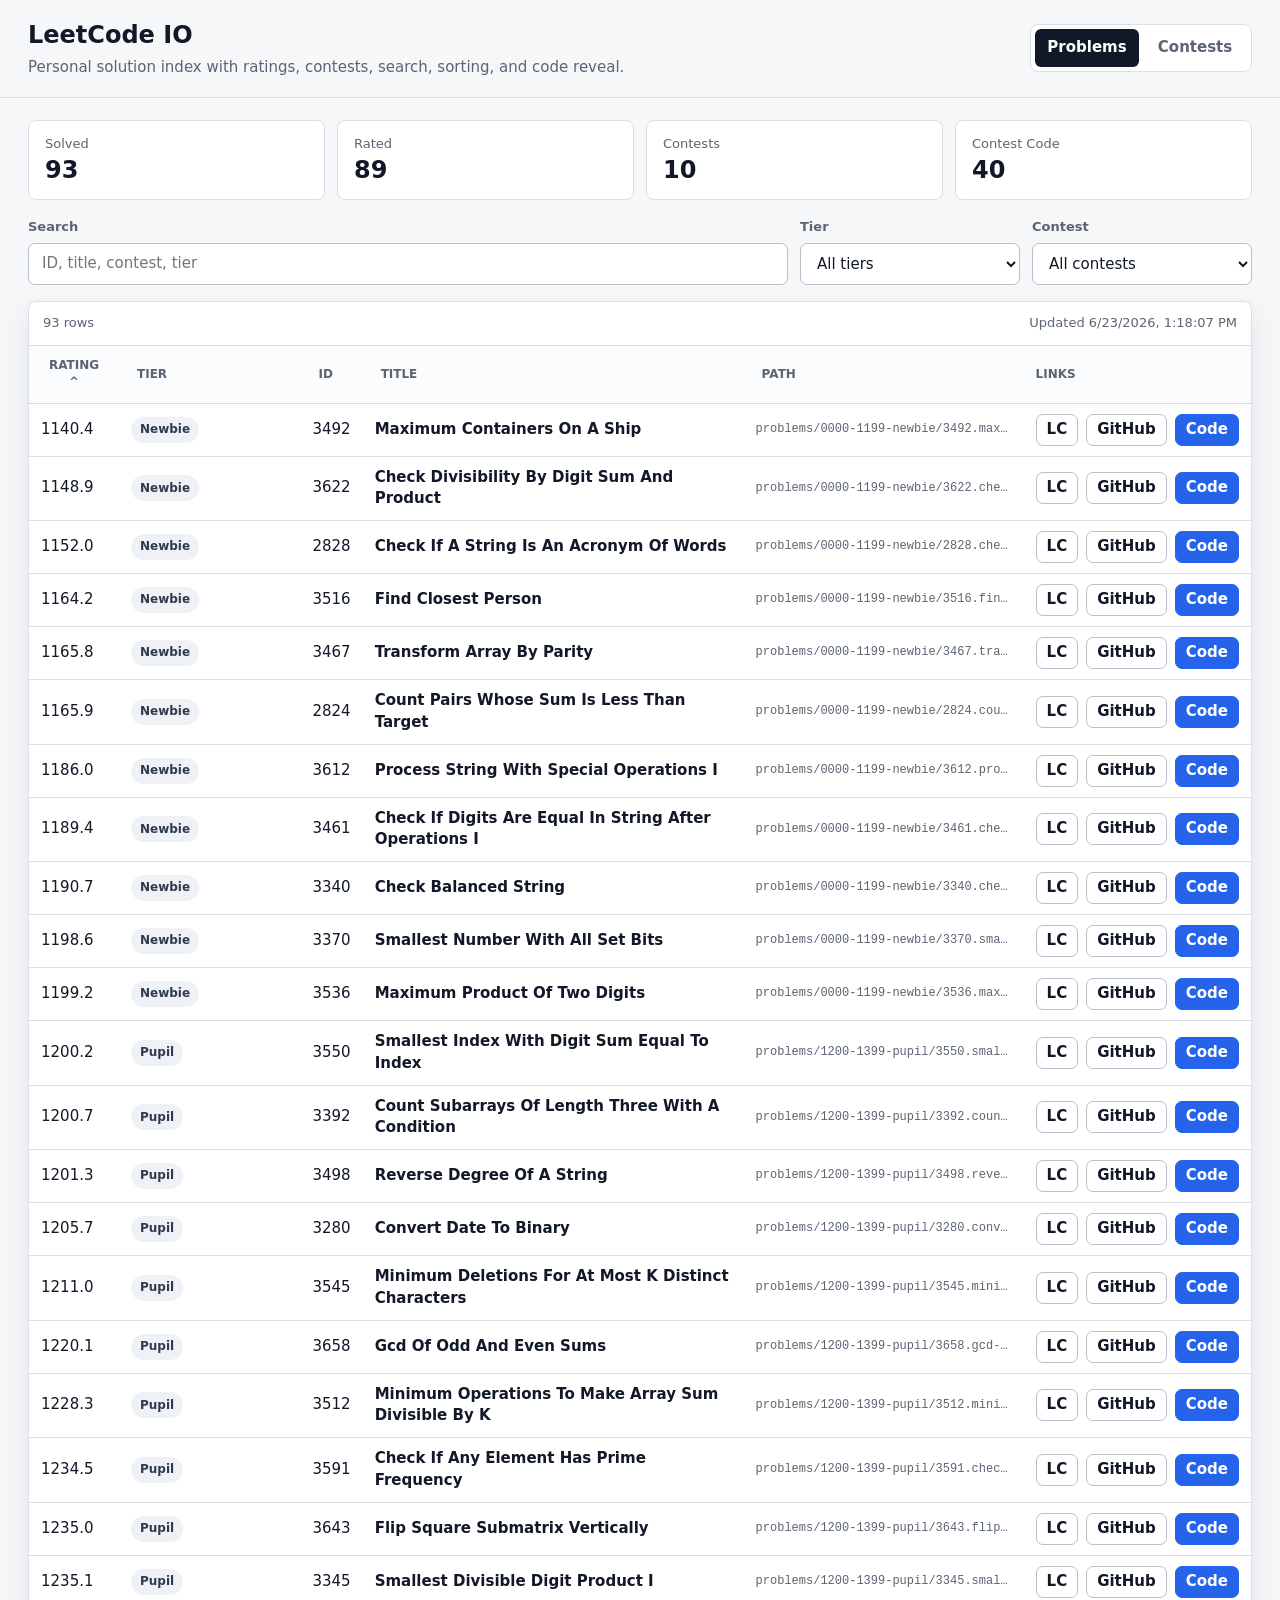
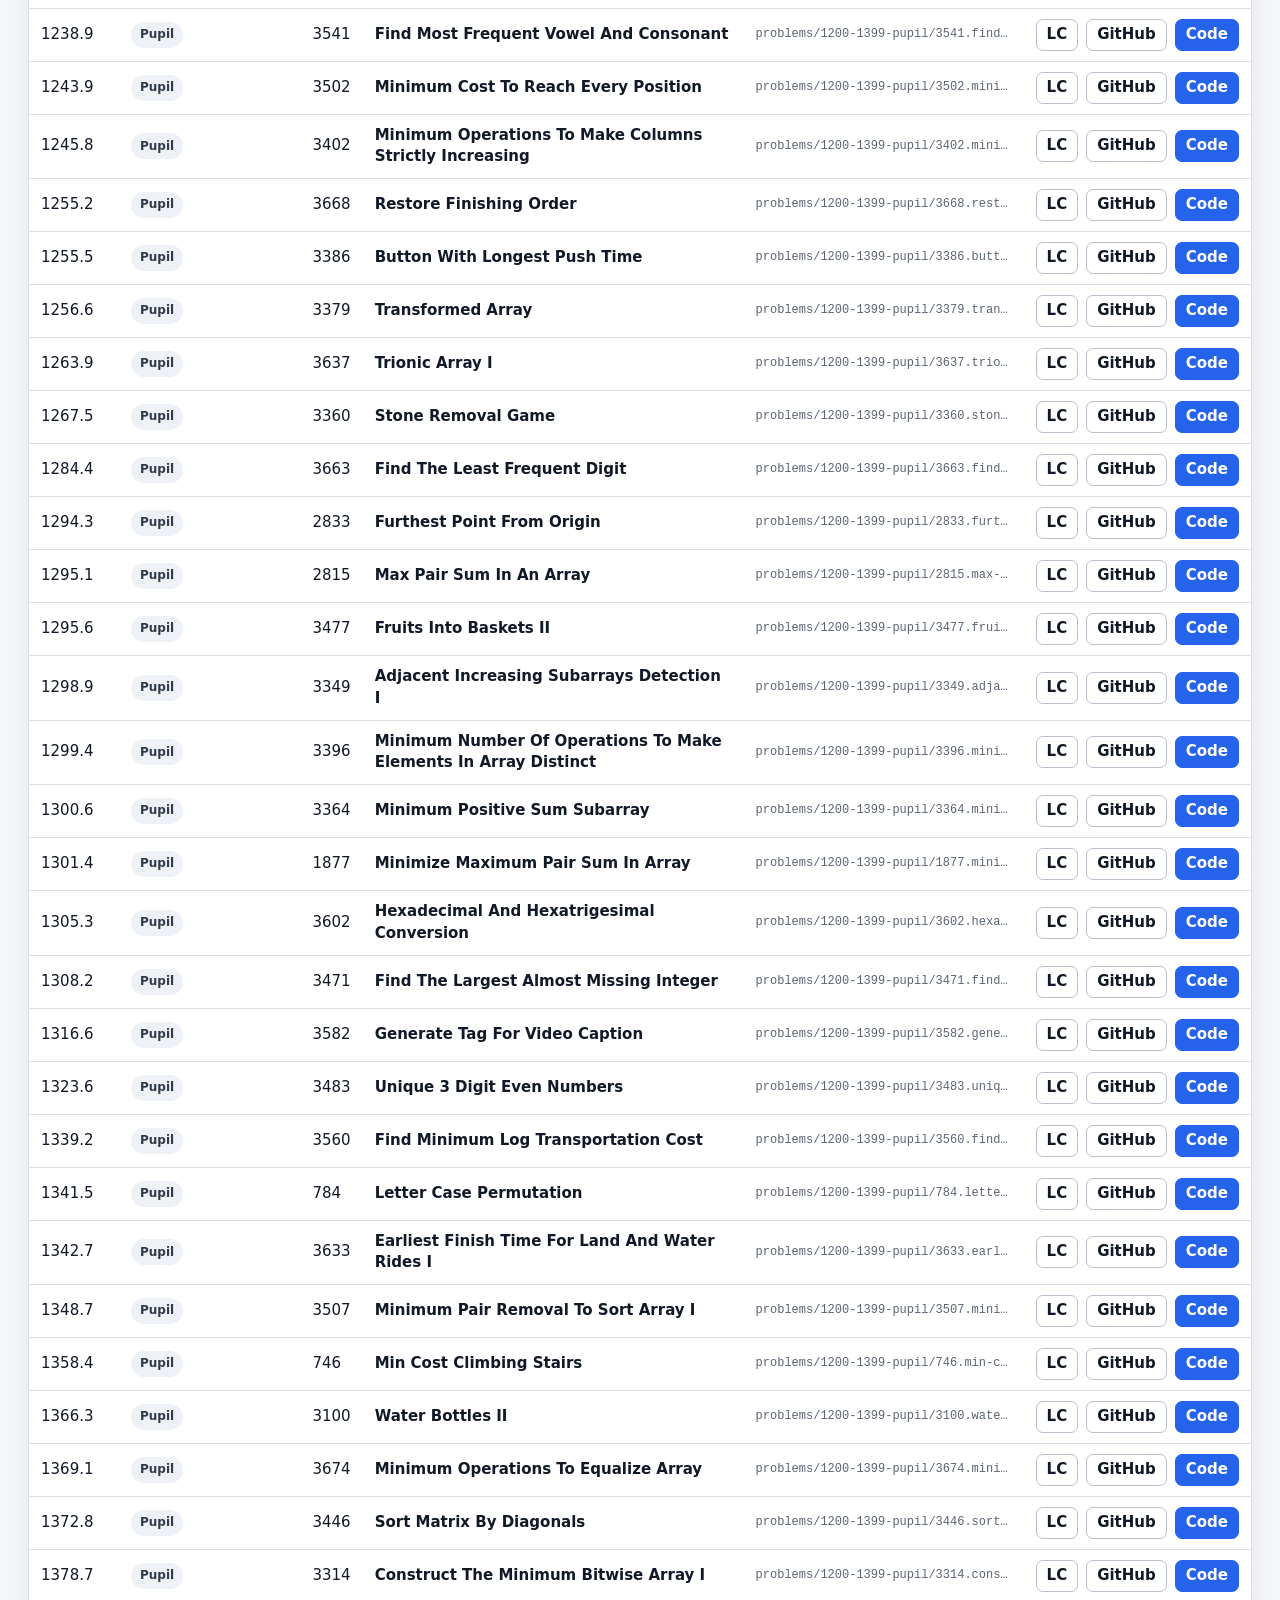
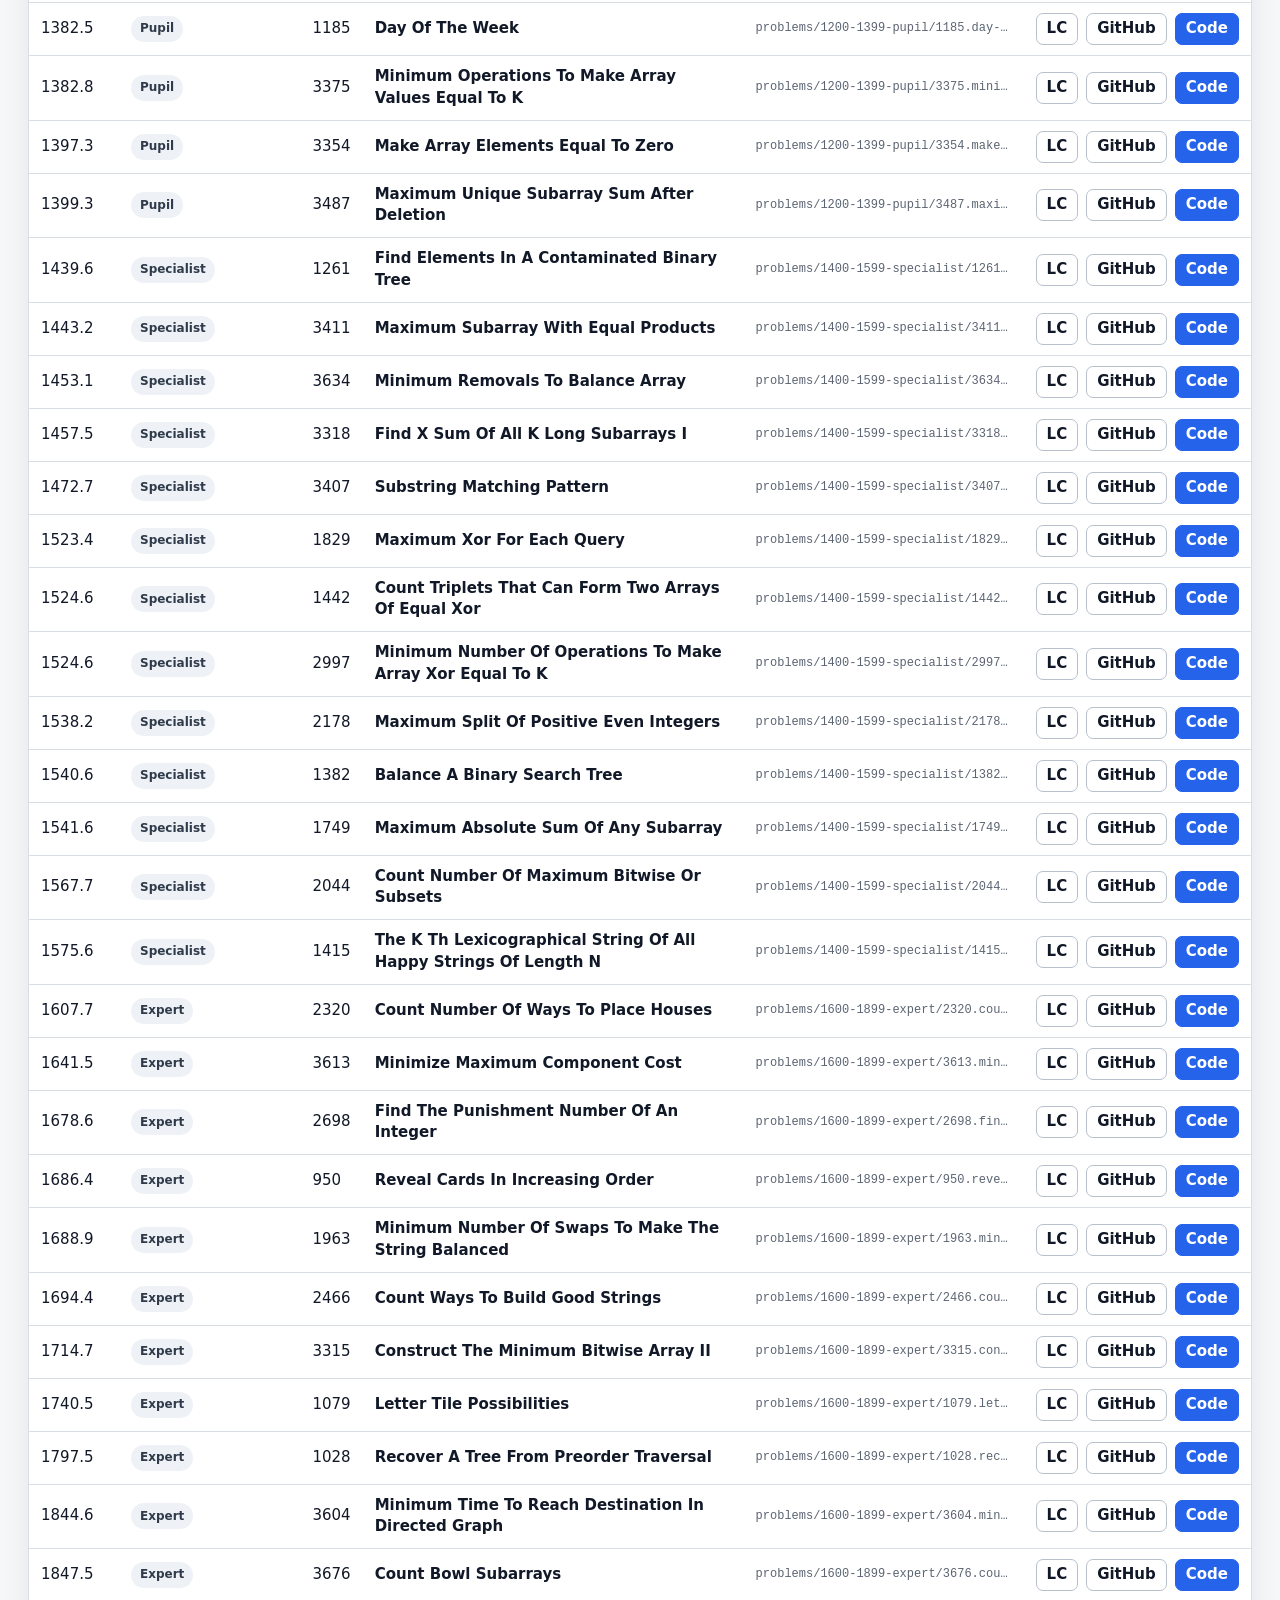
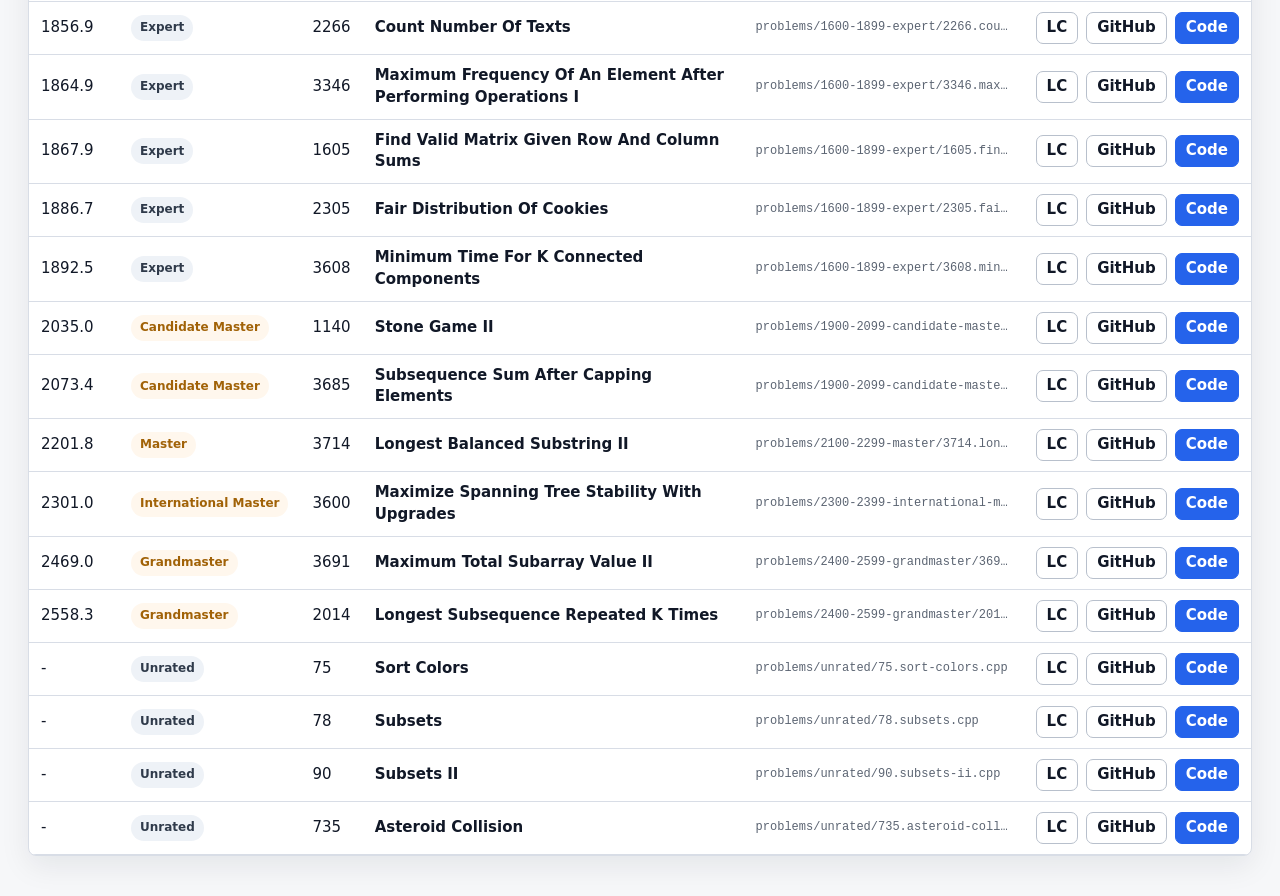
==== docs/index.html @ 5044df8f "add interactive solution site" ====
<!doctype html>
<html lang="en">
  <head>
    <meta charset="utf-8">
    <meta name="viewport" content="width=device-width, initial-scale=1">
    <title>LeetCode IO</title>
    <link rel="stylesheet" href="./assets/styles.css">
  </head>
  <body>
    <header class="topbar">
      <div>
        <h1>LeetCode IO</h1>
        <p class="muted">Personal solution index with ratings, contests, search, sorting, and code reveal.</p>
      </div>
      <nav class="tabs" aria-label="Views">
        <button class="tab is-active" type="button" data-view="problems">Problems</button>
        <button class="tab" type="button" data-view="contests">Contests</button>
      </nav>
    </header>

    <main>
      <section class="stats" aria-label="Repository stats">
        <div class="stat">
          <span class="stat-label">Solved</span>
          <strong id="stat-problems">0</strong>
        </div>
        <div class="stat">
          <span class="stat-label">Rated</span>
          <strong id="stat-rated">0</strong>
        </div>
        <div class="stat">
          <span class="stat-label">Contests</span>
          <strong id="stat-contests">0</strong>
        </div>
        <div class="stat">
          <span class="stat-label">Contest Code</span>
          <strong id="stat-contest-code">0</strong>
        </div>
      </section>

      <section class="controls" aria-label="Table controls">
        <label class="search-field">
          <span>Search</span>
          <input id="search" type="search" autocomplete="off" placeholder="ID, title, contest, tier">
        </label>
        <label class="select-field" data-control="tier">
          <span>Tier</span>
          <select id="tier-filter">
            <option value="all">All tiers</option>
          </select>
        </label>
        <label class="select-field" data-control="contest-type" hidden>
          <span>Contest</span>
          <select id="contest-filter">
            <option value="all">All contests</option>
            <option value="weekly">Weekly</option>
            <option value="biweekly">Biweekly</option>
          </select>
        </label>
      </section>

      <section class="table-shell" aria-live="polite">
        <div class="table-meta">
          <span id="result-count">0 rows</span>
          <span id="updated-at"></span>
        </div>
        <div class="table-scroll">
          <table>
            <thead id="table-head"></thead>
            <tbody id="table-body"></tbody>
          </table>
        </div>
      </section>
    </main>

    <script src="./assets/data.js"></script>
    <script src="./assets/app.js"></script>
  </body>
</html>
---- docs/assets/styles.css ----
:root {
  color-scheme: light;
  --bg: #f6f7f9;
  --panel: #ffffff;
  --text: #111827;
  --muted: #5b6472;
  --line: #d8dde6;
  --line-strong: #b8c0cc;
  --accent: #2563eb;
  --accent-soft: #e8f0ff;
  --green: #0f766e;
  --amber: #a16207;
  --code-bg: #111827;
  --code-text: #e5e7eb;
  --shadow: 0 10px 30px rgba(15, 23, 42, 0.08);
}

* {
  box-sizing: border-box;
}

body {
  margin: 0;
  min-width: 320px;
  background: var(--bg);
  color: var(--text);
  font-family:
    Inter, ui-sans-serif, system-ui, -apple-system, BlinkMacSystemFont, "Segoe UI",
    sans-serif;
  font-size: 15px;
  line-height: 1.45;
}

button,
input,
select {
  font: inherit;
}

button {
  cursor: pointer;
}

a {
  color: var(--accent);
  text-decoration: none;
}

a:hover {
  text-decoration: underline;
}

.topbar {
  position: sticky;
  top: 0;
  z-index: 10;
  display: flex;
  align-items: center;
  justify-content: space-between;
  gap: 24px;
  min-height: 84px;
  padding: 18px 28px;
  border-bottom: 1px solid var(--line);
  background: rgba(246, 247, 249, 0.94);
  backdrop-filter: blur(12px);
}

h1 {
  margin: 0;
  font-size: 24px;
  font-weight: 760;
  letter-spacing: 0;
}

.muted {
  margin: 4px 0 0;
  color: var(--muted);
}

.tabs {
  display: inline-flex;
  gap: 4px;
  padding: 4px;
  border: 1px solid var(--line);
  border-radius: 8px;
  background: var(--panel);
}

.tab {
  min-width: 104px;
  min-height: 38px;
  border: 0;
  border-radius: 6px;
  background: transparent;
  color: var(--muted);
  font-weight: 680;
}

.tab.is-active {
  background: var(--text);
  color: #ffffff;
}

main {
  width: min(1480px, 100%);
  margin: 0 auto;
  padding: 22px 28px 40px;
}

.stats {
  display: grid;
  grid-template-columns: repeat(4, minmax(140px, 1fr));
  gap: 12px;
  margin-bottom: 18px;
}

.stat {
  min-height: 76px;
  padding: 14px 16px;
  border: 1px solid var(--line);
  border-radius: 8px;
  background: var(--panel);
}

.stat-label {
  display: block;
  margin-bottom: 4px;
  color: var(--muted);
  font-size: 13px;
}

.stat strong {
  font-size: 24px;
  line-height: 1.1;
}

.controls {
  display: grid;
  grid-template-columns: minmax(260px, 1fr) 220px 220px;
  gap: 12px;
  align-items: end;
  margin-bottom: 16px;
}

.search-field,
.select-field {
  display: grid;
  gap: 6px;
}

.search-field span,
.select-field span {
  color: var(--muted);
  font-size: 13px;
  font-weight: 650;
}

input,
select {
  width: 100%;
  min-height: 42px;
  border: 1px solid var(--line-strong);
  border-radius: 7px;
  background: var(--panel);
  color: var(--text);
  outline: none;
}

input {
  padding: 0 13px;
}

select {
  padding: 0 36px 0 12px;
}

input:focus,
select:focus {
  border-color: var(--accent);
  box-shadow: 0 0 0 3px var(--accent-soft);
}

.table-shell {
  overflow: hidden;
  border: 1px solid var(--line);
  border-radius: 8px;
  background: var(--panel);
  box-shadow: var(--shadow);
}

.table-meta {
  display: flex;
  justify-content: space-between;
  gap: 16px;
  padding: 12px 14px;
  border-bottom: 1px solid var(--line);
  color: var(--muted);
  font-size: 13px;
}

.table-scroll {
  overflow: auto;
}

table {
  width: 100%;
  min-width: 980px;
  border-collapse: collapse;
}

th,
td {
  border-bottom: 1px solid var(--line);
  padding: 10px 12px;
  text-align: left;
  vertical-align: middle;
}

th {
  position: sticky;
  top: 0;
  z-index: 1;
  background: #fbfcfe;
  color: var(--muted);
  font-size: 12px;
  font-weight: 760;
  text-transform: uppercase;
}

th button {
  display: inline-flex;
  align-items: center;
  gap: 6px;
  min-height: 28px;
  border: 0;
  background: transparent;
  color: inherit;
  font-weight: inherit;
  text-transform: inherit;
}

tbody tr:hover td {
  background: #f9fbff;
}

tbody tr.is-open td {
  background: #f7fafc;
}

.num {
  font-variant-numeric: tabular-nums;
  white-space: nowrap;
}

.title-cell {
  min-width: 300px;
  font-weight: 650;
}

.path-cell {
  max-width: 280px;
  color: var(--muted);
  font-family: ui-monospace, SFMono-Regular, Menlo, Consolas, monospace;
  font-size: 12px;
  overflow: hidden;
  text-overflow: ellipsis;
  white-space: nowrap;
}

.pill {
  display: inline-flex;
  align-items: center;
  min-height: 26px;
  padding: 0 9px;
  border-radius: 999px;
  background: #eef2f7;
  color: #2f3a4a;
  font-size: 12px;
  font-weight: 720;
  white-space: nowrap;
}

.pill.high {
  background: #fff7ed;
  color: var(--amber);
}

.pill.contest {
  background: #ecfdf5;
  color: var(--green);
}

.action-row {
  display: inline-flex;
  gap: 8px;
  align-items: center;
  white-space: nowrap;
}

.button {
  display: inline-flex;
  align-items: center;
  justify-content: center;
  min-height: 32px;
  padding: 0 10px;
  border: 1px solid var(--line-strong);
  border-radius: 7px;
  background: var(--panel);
  color: var(--text);
  font-weight: 690;
}

.button:hover {
  border-color: var(--accent);
  color: var(--accent);
  text-decoration: none;
}

.button.primary {
  border-color: var(--accent);
  background: var(--accent);
  color: #ffffff;
}

.code-cell {
  padding: 0;
  background: var(--code-bg);
}

.code-panel {
  display: grid;
  grid-template-rows: auto minmax(220px, 520px);
  max-height: 620px;
}

.code-toolbar {
  display: flex;
  justify-content: space-between;
  gap: 16px;
  padding: 10px 12px;
  border-bottom: 1px solid rgba(255, 255, 255, 0.12);
  color: #cbd5e1;
  font-family: ui-monospace, SFMono-Regular, Menlo, Consolas, monospace;
  font-size: 12px;
}

.code-toolbar .button {
  min-height: 28px;
  border-color: rgba(255, 255, 255, 0.24);
  background: rgba(255, 255, 255, 0.08);
  color: #ffffff;
}

pre {
  margin: 0;
  overflow: auto;
  padding: 16px;
  color: var(--code-text);
  font-family: ui-monospace, SFMono-Regular, Menlo, Consolas, monospace;
  font-size: 13px;
  line-height: 1.55;
  tab-size: 2;
}

.empty {
  padding: 42px 16px;
  text-align: center;
  color: var(--muted);
}

@media (max-width: 860px) {
  .topbar {
    position: static;
    align-items: stretch;
    flex-direction: column;
    padding: 16px;
  }

  .tabs {
    width: 100%;
  }

  .tab {
    flex: 1;
    min-width: 0;
  }

  main {
    padding: 16px;
  }

  .stats {
    grid-template-columns: repeat(2, minmax(120px, 1fr));
  }

  .controls {
    grid-template-columns: 1fr;
  }

  .table-meta {
    flex-direction: column;
    gap: 4px;
  }
}
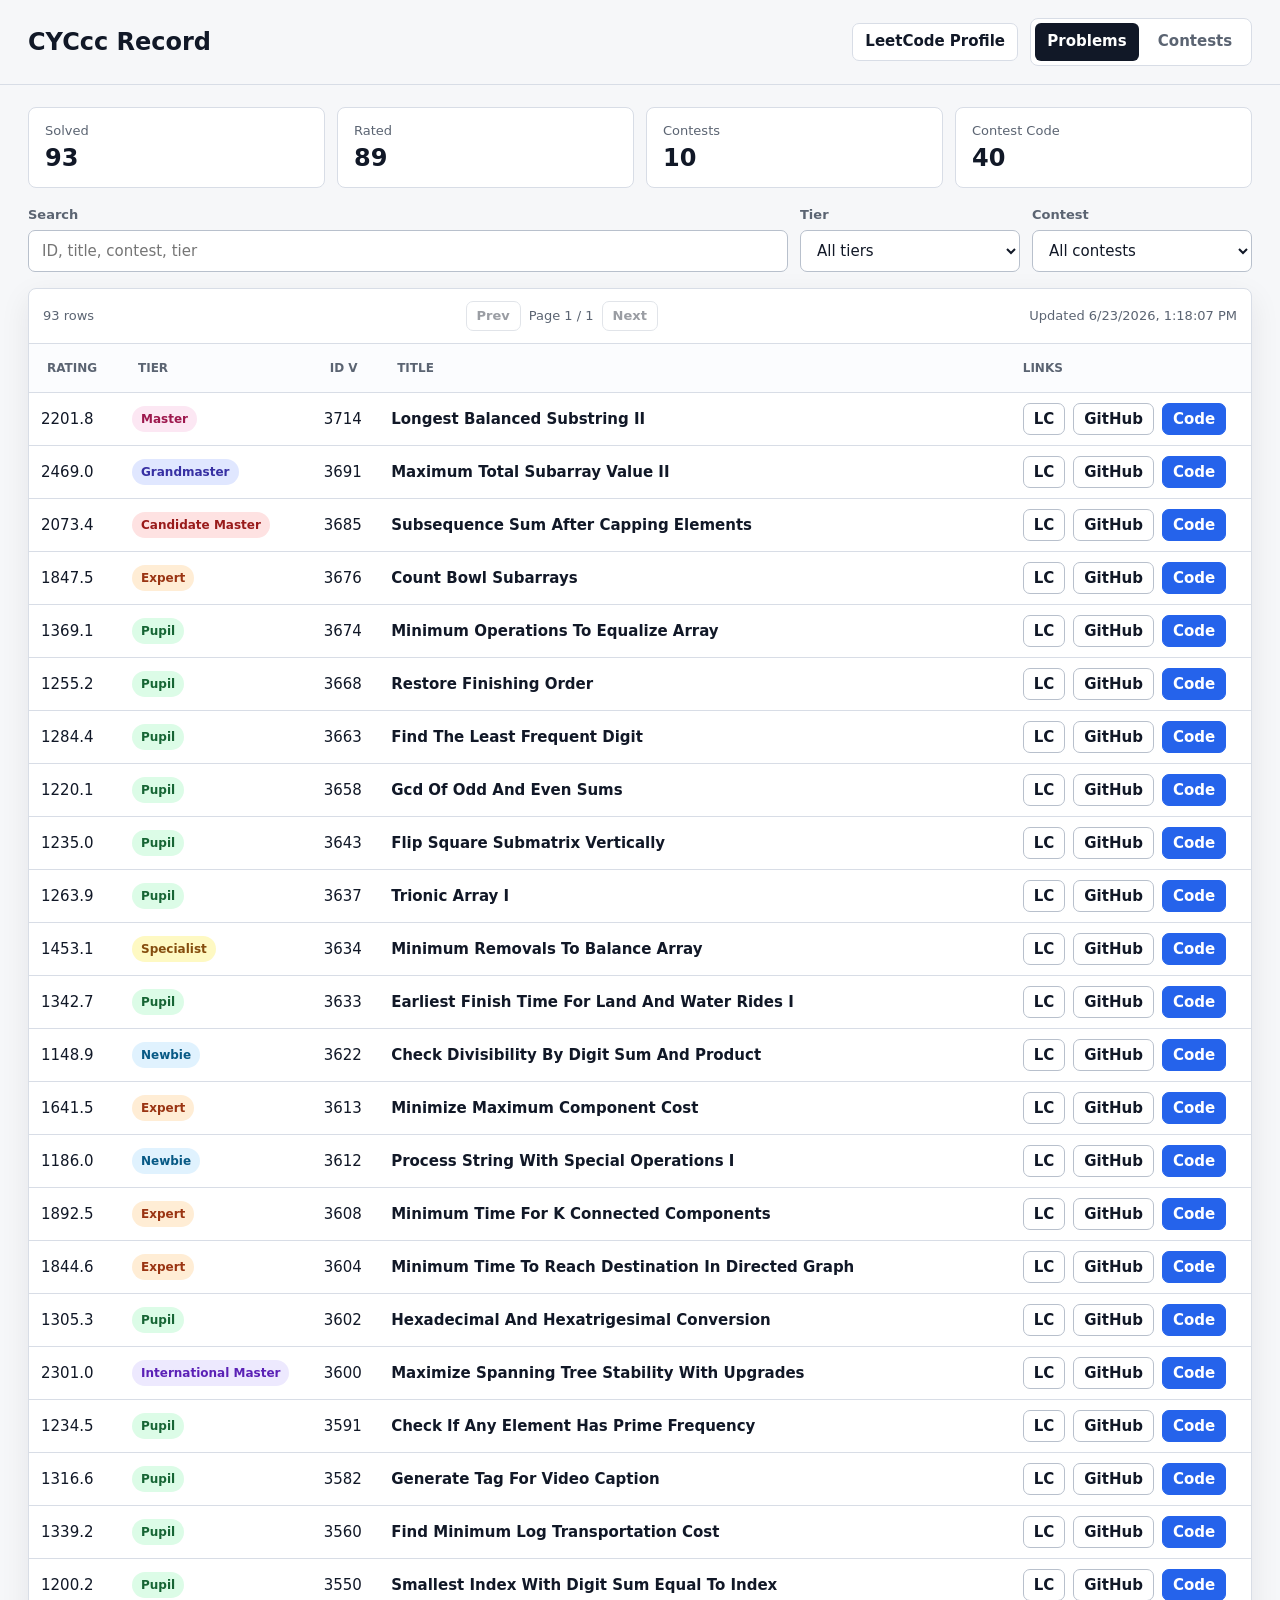
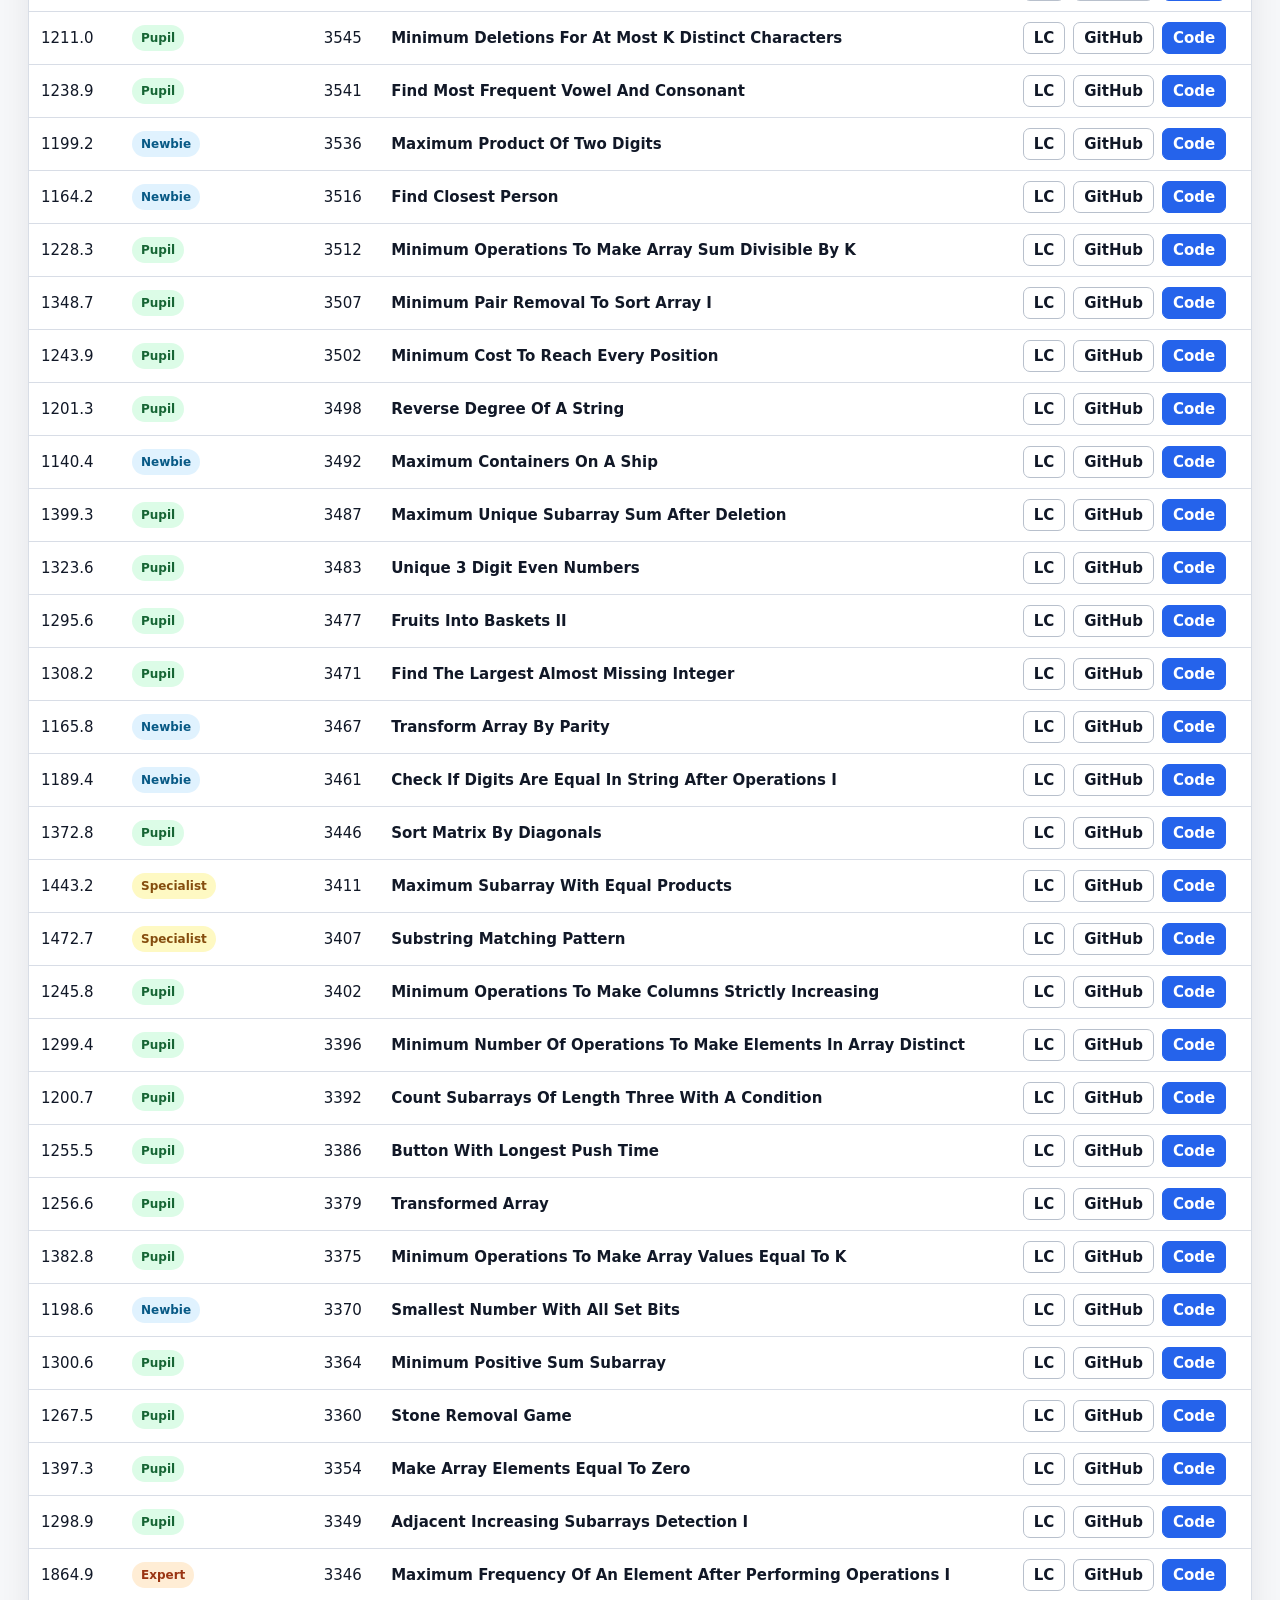
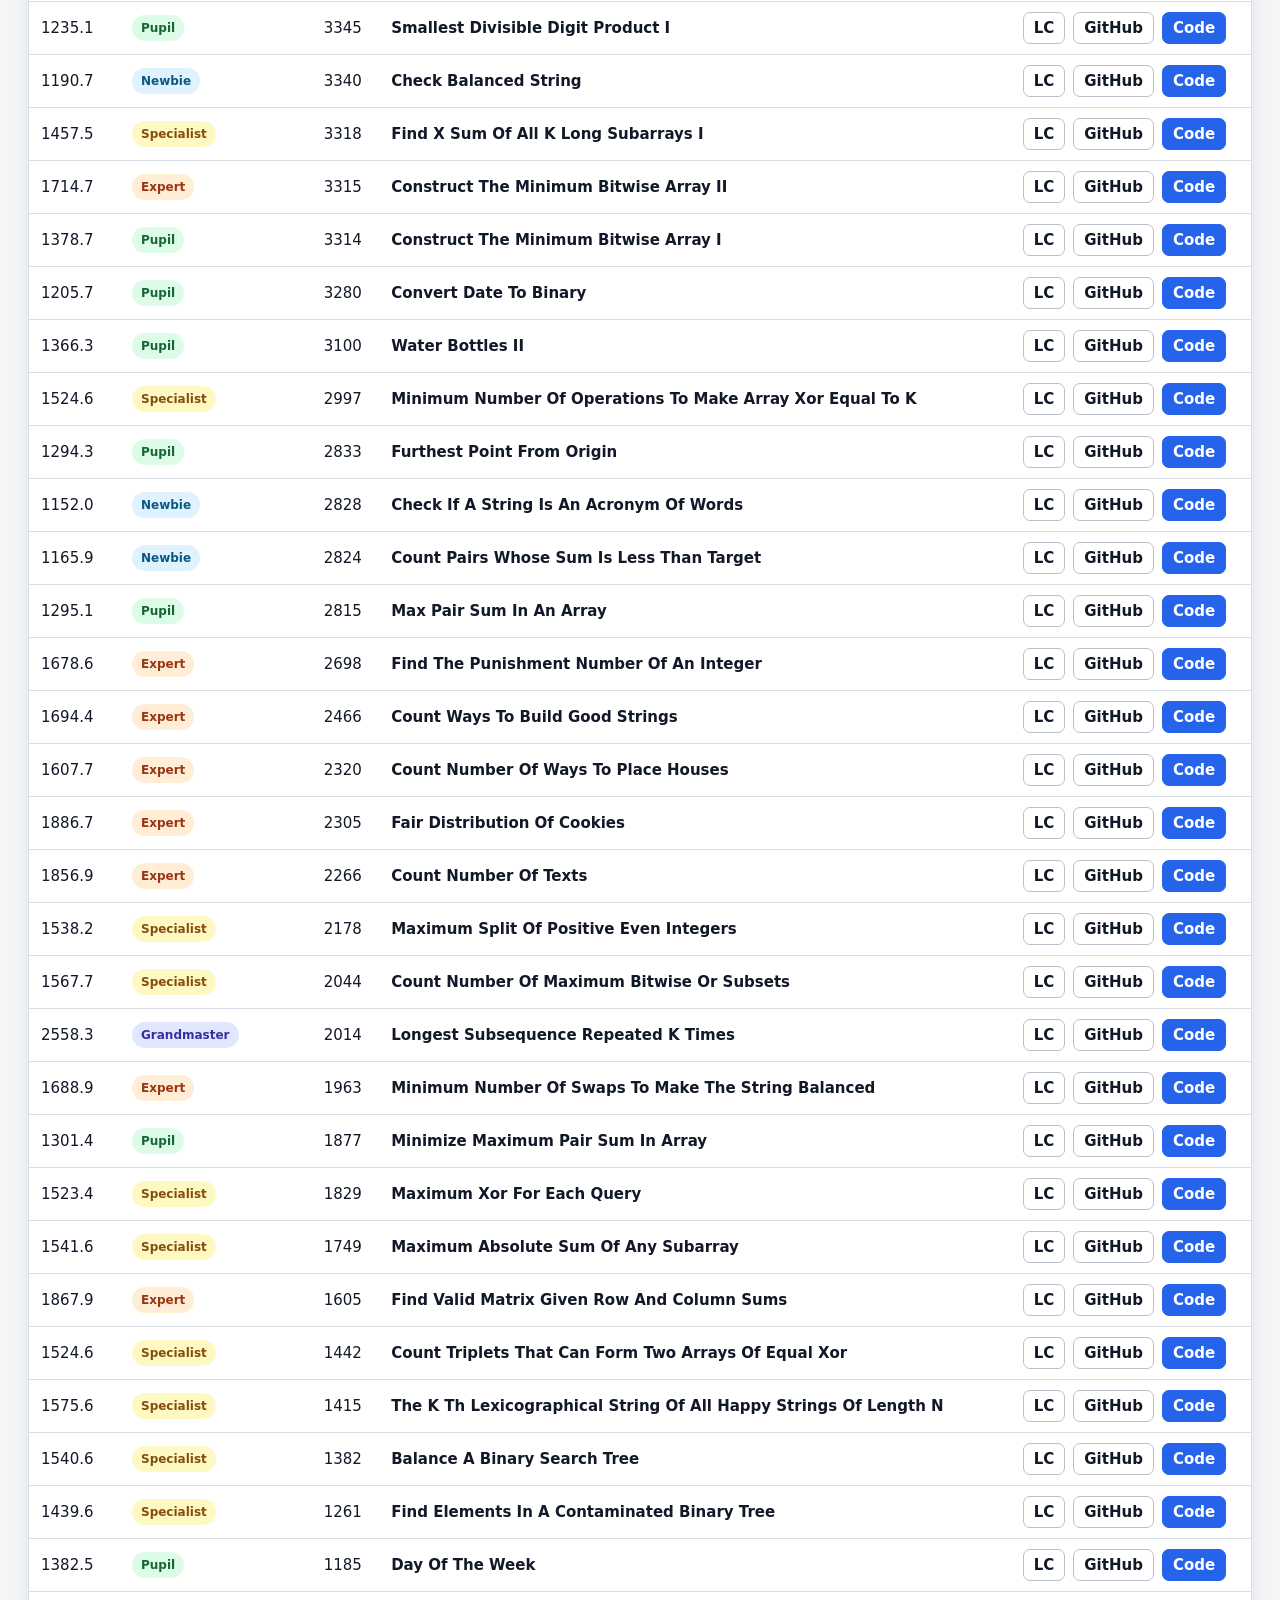
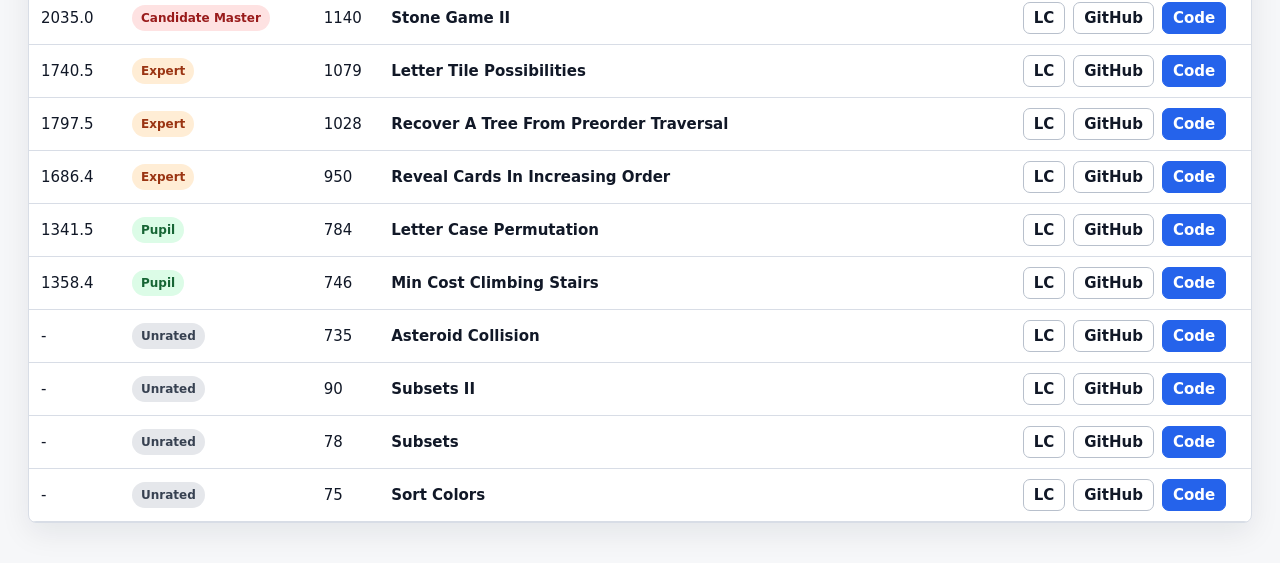
==== commit decb91c4: "polish site table UI" ====
--- a/docs/index.html
+++ b/docs/index.html
@@ -3,19 +3,21 @@
   <head>
     <meta charset="utf-8">
     <meta name="viewport" content="width=device-width, initial-scale=1">
-    <title>LeetCode IO</title>
+    <title>CYCcc Record</title>
     <link rel="stylesheet" href="./assets/styles.css">
   </head>
   <body>
     <header class="topbar">
-      <div>
-        <h1>LeetCode IO</h1>
-        <p class="muted">Personal solution index with ratings, contests, search, sorting, and code reveal.</p>
+      <div class="brand">
+        <h1>CYCcc Record</h1>
       </div>
-      <nav class="tabs" aria-label="Views">
-        <button class="tab is-active" type="button" data-view="problems">Problems</button>
-        <button class="tab" type="button" data-view="contests">Contests</button>
-      </nav>
+      <div class="header-actions">
+        <a class="profile-link" href="https://leetcode.com/u/CYCcc/" target="_blank" rel="noreferrer">LeetCode Profile</a>
+        <nav class="tabs" aria-label="Views">
+          <button class="tab is-active" type="button" data-view="problems">Problems</button>
+          <button class="tab" type="button" data-view="contests">Contests</button>
+        </nav>
+      </div>
     </header>
 
     <main>
@@ -62,6 +64,11 @@
       <section class="table-shell" aria-live="polite">
         <div class="table-meta">
           <span id="result-count">0 rows</span>
+          <div class="pager" aria-label="Table pagination">
+            <button class="pager-button" id="prev-page" type="button">Prev</button>
+            <span id="page-status">Page 1 / 1</span>
+            <button class="pager-button" id="next-page" type="button">Next</button>
+          </div>
           <span id="updated-at"></span>
         </div>
         <div class="table-scroll">
--- a/docs/assets/styles.css
+++ b/docs/assets/styles.css
@@ -10,8 +10,8 @@
   --accent-soft: #e8f0ff;
   --green: #0f766e;
   --amber: #a16207;
-  --code-bg: #111827;
-  --code-text: #e5e7eb;
+  --code-bg: #0d1117;
+  --code-text: #c9d1d9;
   --shadow: 0 10px 30px rgba(15, 23, 42, 0.08);
 }
 
@@ -72,9 +72,36 @@
   letter-spacing: 0;
 }
 
-.muted {
-  margin: 4px 0 0;
-  color: var(--muted);
+.brand {
+  display: flex;
+  align-items: center;
+  min-height: 42px;
+}
+
+.header-actions {
+  display: flex;
+  align-items: center;
+  gap: 12px;
+}
+
+.profile-link {
+  display: inline-flex;
+  align-items: center;
+  justify-content: center;
+  min-height: 38px;
+  padding: 0 12px;
+  border: 1px solid var(--line);
+  border-radius: 7px;
+  background: var(--panel);
+  color: var(--text);
+  font-weight: 690;
+  white-space: nowrap;
+}
+
+.profile-link:hover {
+  border-color: var(--accent);
+  color: var(--accent);
+  text-decoration: none;
 }
 
 .tabs {
@@ -191,6 +218,7 @@
 .table-meta {
   display: flex;
   justify-content: space-between;
+  align-items: center;
   gap: 16px;
   padding: 12px 14px;
   border-bottom: 1px solid var(--line);
@@ -198,13 +226,36 @@
   font-size: 13px;
 }
 
+.pager {
+  display: inline-flex;
+  align-items: center;
+  gap: 8px;
+  color: var(--muted);
+}
+
+.pager-button {
+  min-height: 30px;
+  padding: 0 10px;
+  border: 1px solid var(--line-strong);
+  border-radius: 7px;
+  background: var(--panel);
+  color: var(--text);
+  font-size: 13px;
+  font-weight: 680;
+}
+
+.pager-button:disabled {
+  cursor: default;
+  opacity: 0.42;
+}
+
 .table-scroll {
   overflow: auto;
 }
 
 table {
   width: 100%;
-  min-width: 980px;
+  min-width: 820px;
   border-collapse: collapse;
 }
 
@@ -239,11 +290,11 @@
   text-transform: inherit;
 }
 
-tbody tr:hover td {
+tbody tr:hover > td:not(.code-cell) {
   background: #f9fbff;
 }
 
-tbody tr.is-open td {
+tbody tr.is-open > td:not(.code-cell) {
   background: #f7fafc;
 }
 
@@ -255,16 +306,6 @@
 .title-cell {
   min-width: 300px;
   font-weight: 650;
-}
-
-.path-cell {
-  max-width: 280px;
-  color: var(--muted);
-  font-family: ui-monospace, SFMono-Regular, Menlo, Consolas, monospace;
-  font-size: 12px;
-  overflow: hidden;
-  text-overflow: ellipsis;
-  white-space: nowrap;
 }
 
 .pill {
@@ -285,9 +326,100 @@
   color: var(--amber);
 }
 
+.tier-0000-1199-newbie {
+  background: #e0f2fe;
+  color: #075985;
+}
+
+.tier-1200-1399-pupil {
+  background: #dcfce7;
+  color: #166534;
+}
+
+.tier-1400-1599-specialist {
+  background: #fef9c3;
+  color: #854d0e;
+}
+
+.tier-1600-1899-expert {
+  background: #ffedd5;
+  color: #9a3412;
+}
+
+.tier-1900-2099-candidate-master {
+  background: #fee2e2;
+  color: #991b1b;
+}
+
+.tier-2100-2299-master {
+  background: #fce7f3;
+  color: #9d174d;
+}
+
+.tier-2300-2399-international-master {
+  background: #ede9fe;
+  color: #5b21b6;
+}
+
+.tier-2400-2599-grandmaster {
+  background: #e0e7ff;
+  color: #3730a3;
+}
+
+.tier-2600-2999-international-grandmaster {
+  background: #ccfbf1;
+  color: #115e59;
+}
+
+.tier-3000-3999-legendary-grandmaster {
+  background: #f3e8ff;
+  color: #6b21a8;
+}
+
+.tier-4000-plus-eponym {
+  background: #111827;
+  color: #ffffff;
+}
+
+.tier-unrated {
+  background: #e5e7eb;
+  color: #374151;
+}
+
 .pill.contest {
-  background: #ecfdf5;
-  color: var(--green);
+  color: #ffffff;
+}
+
+.contest-weekly.contest-tone-0 {
+  background: #0f766e;
+}
+
+.contest-weekly.contest-tone-1 {
+  background: #0d9488;
+}
+
+.contest-weekly.contest-tone-2 {
+  background: #0891b2;
+}
+
+.contest-weekly.contest-tone-3 {
+  background: #0369a1;
+}
+
+.contest-biweekly.contest-tone-0 {
+  background: #7e22ce;
+}
+
+.contest-biweekly.contest-tone-1 {
+  background: #9333ea;
+}
+
+.contest-biweekly.contest-tone-2 {
+  background: #be185d;
+}
+
+.contest-biweekly.contest-tone-3 {
+  background: #c2410c;
 }
 
 .action-row {
@@ -324,6 +456,10 @@
 
 .code-cell {
   padding: 0;
+  background: var(--code-bg);
+}
+
+.code-row:hover .code-cell {
   background: var(--code-bg);
 }
 
@@ -362,6 +498,26 @@
   tab-size: 2;
 }
 
+.code-comment {
+  color: #8b949e;
+}
+
+.code-string {
+  color: #a5d6ff;
+}
+
+.code-preprocessor {
+  color: #d2a8ff;
+}
+
+.code-keyword {
+  color: #ff7b72;
+}
+
+.code-number {
+  color: #79c0ff;
+}
+
 .empty {
   padding: 42px 16px;
   text-align: center;
@@ -376,6 +532,15 @@
     padding: 16px;
   }
 
+  .header-actions {
+    align-items: stretch;
+    flex-direction: column;
+  }
+
+  .profile-link {
+    width: 100%;
+  }
+
   .tabs {
     width: 100%;
   }
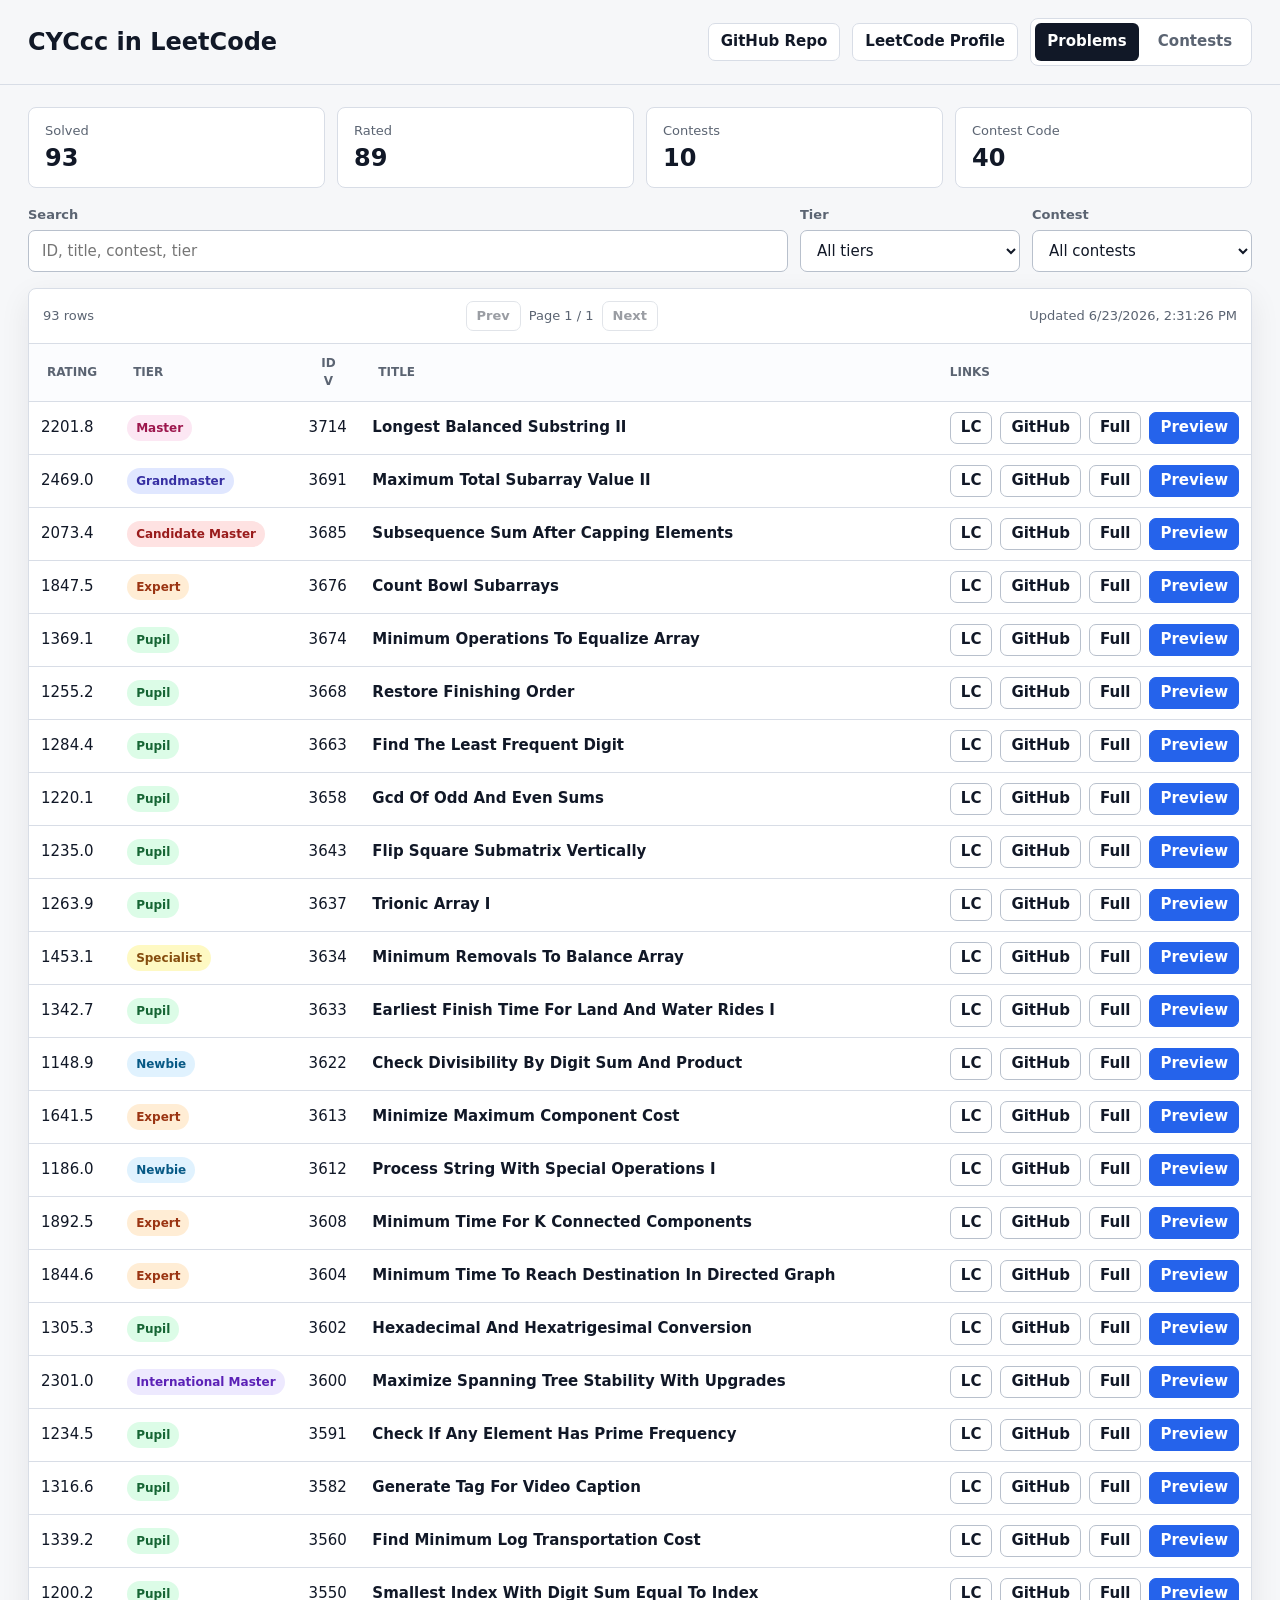
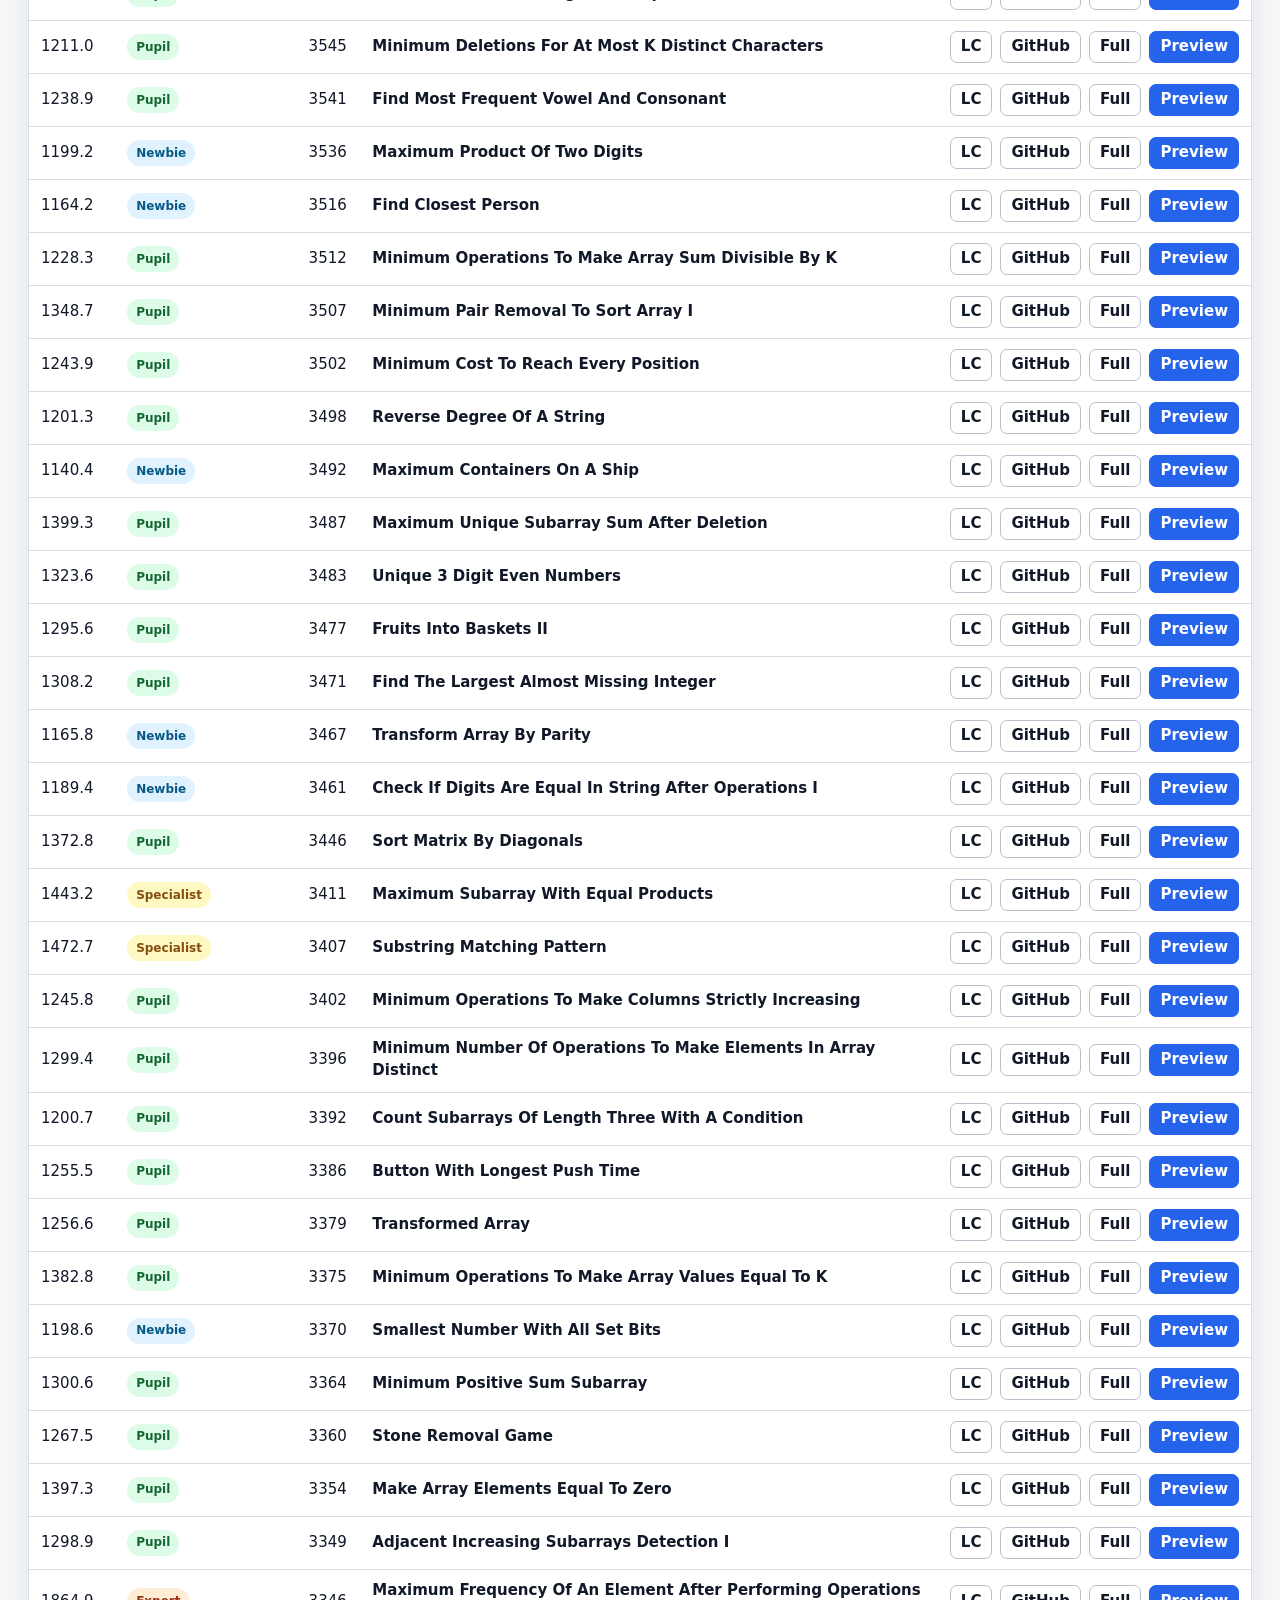
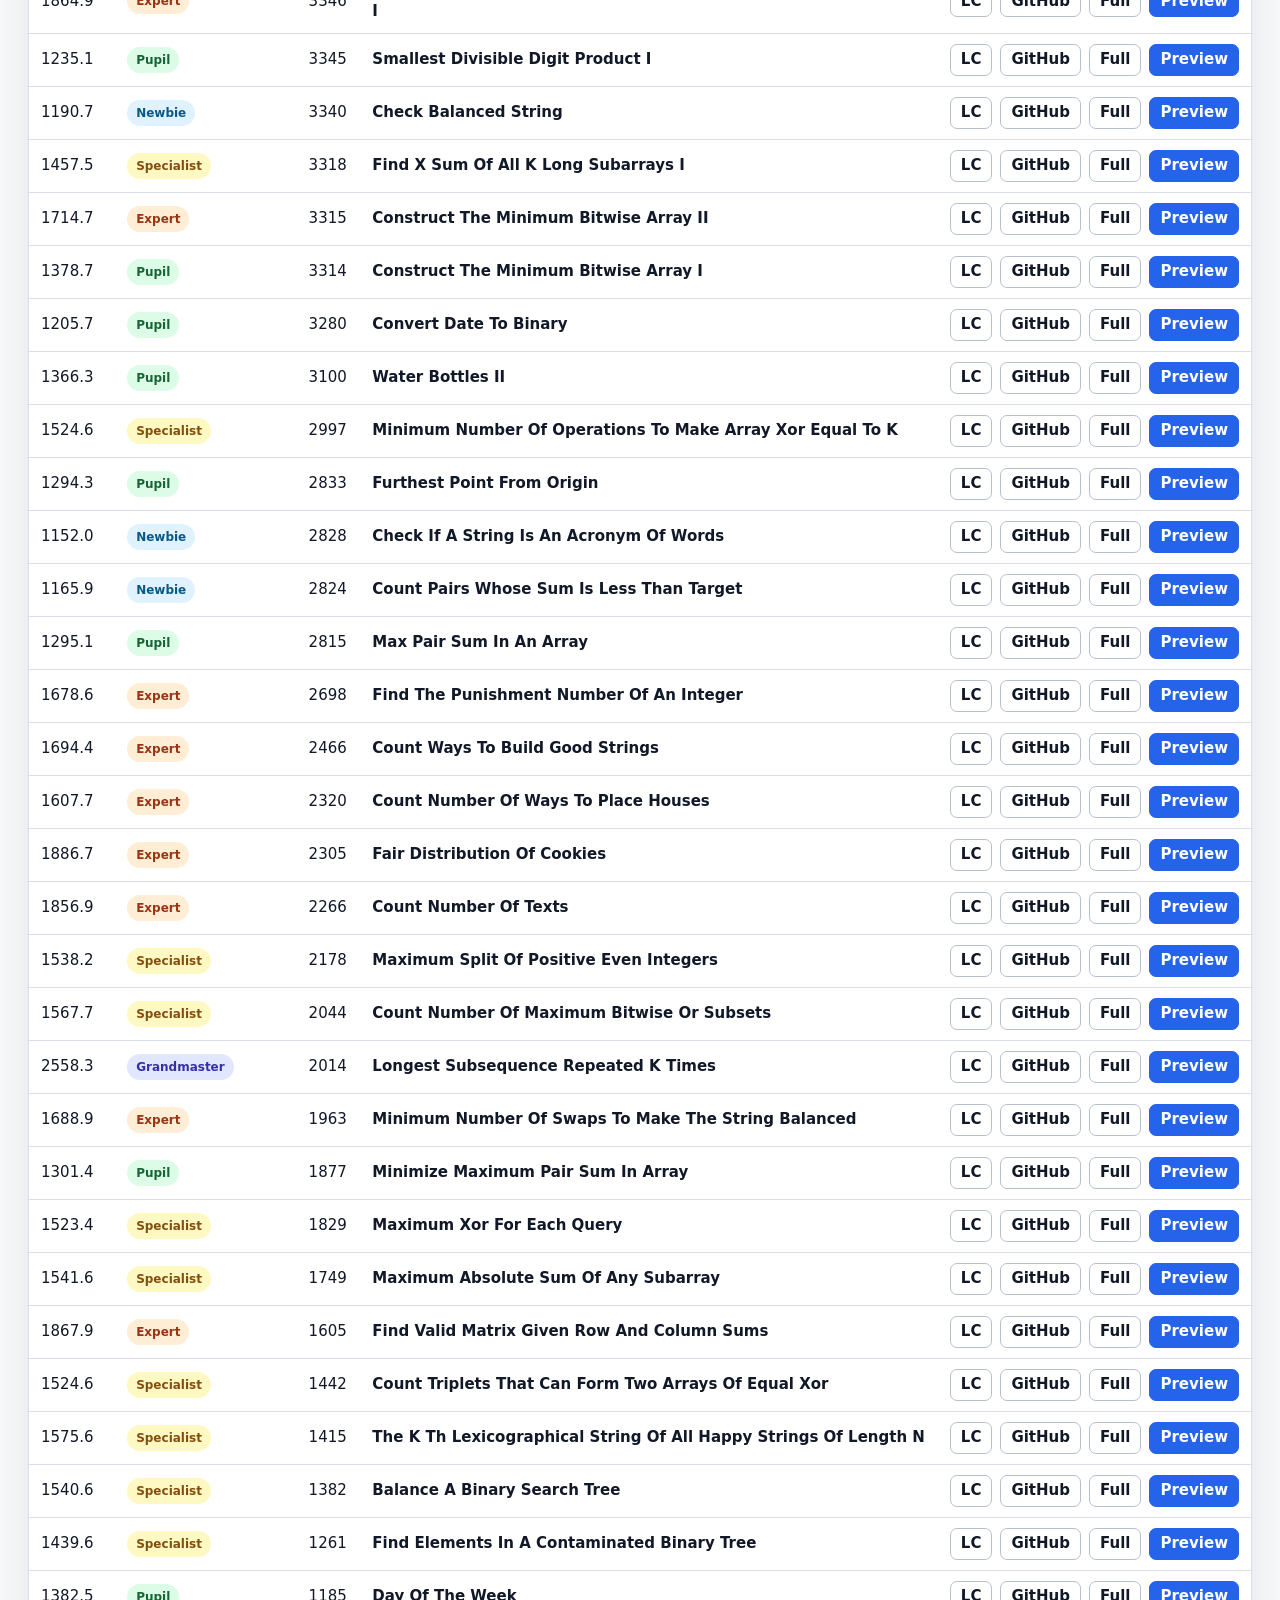
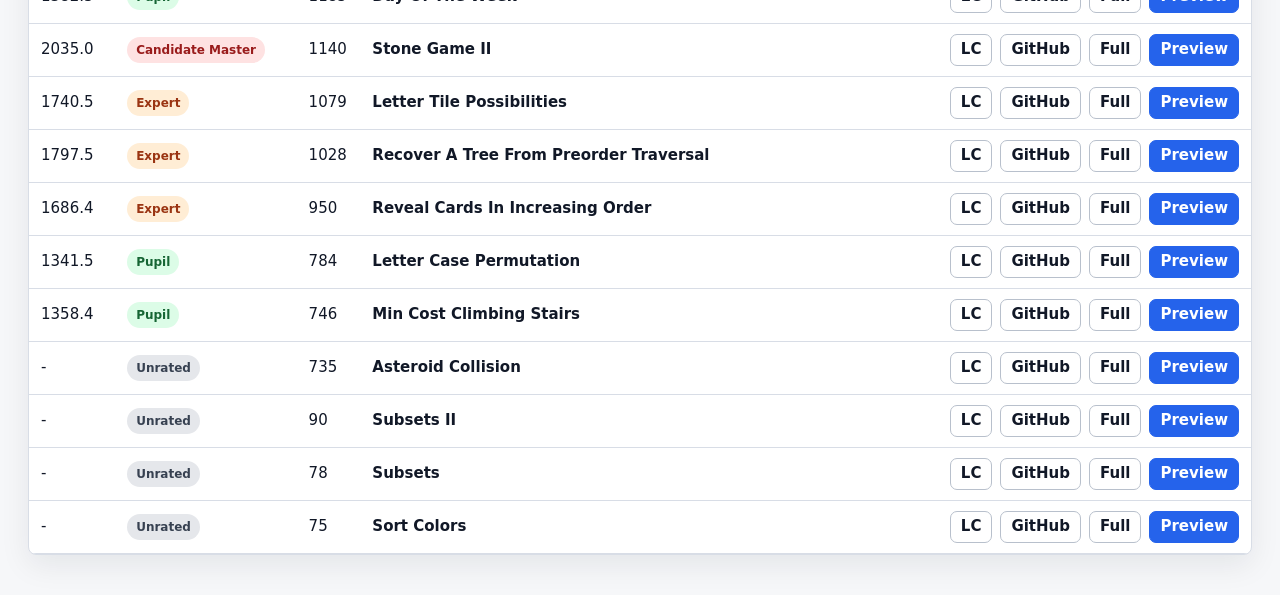
==== commit 99a13a40: "add full code view" ====
--- a/docs/index.html
+++ b/docs/index.html
@@ -3,16 +3,17 @@
   <head>
     <meta charset="utf-8">
     <meta name="viewport" content="width=device-width, initial-scale=1">
-    <title>CYCcc Record</title>
+    <title>CYCcc in LeetCode</title>
     <link rel="stylesheet" href="./assets/styles.css">
   </head>
   <body>
     <header class="topbar">
       <div class="brand">
-        <h1>CYCcc Record</h1>
+        <h1>CYCcc in LeetCode</h1>
       </div>
       <div class="header-actions">
-        <a class="profile-link" href="https://leetcode.com/u/CYCcc/" target="_blank" rel="noreferrer">LeetCode Profile</a>
+        <a class="header-link" href="https://github.com/cyc6221/leetcode" target="_blank" rel="noreferrer">GitHub Repo</a>
+        <a class="header-link" href="https://leetcode.com/u/CYCcc/" target="_blank" rel="noreferrer">LeetCode Profile</a>
         <nav class="tabs" aria-label="Views">
           <button class="tab is-active" type="button" data-view="problems">Problems</button>
           <button class="tab" type="button" data-view="contests">Contests</button>
@@ -81,6 +82,7 @@
     </main>
 
     <script src="./assets/data.js"></script>
+    <script src="./assets/highlight.js"></script>
     <script src="./assets/app.js"></script>
   </body>
 </html>
--- a/docs/assets/styles.css
+++ b/docs/assets/styles.css
@@ -84,7 +84,7 @@
   gap: 12px;
 }
 
-.profile-link {
+.header-link {
   display: inline-flex;
   align-items: center;
   justify-content: center;
@@ -98,7 +98,7 @@
   white-space: nowrap;
 }
 
-.profile-link:hover {
+.header-link:hover {
   border-color: var(--accent);
   color: var(--accent);
   text-decoration: none;
@@ -298,6 +298,10 @@
   background: #f7fafc;
 }
 
+.data-row {
+  scroll-margin-top: 96px;
+}
+
 .num {
   font-variant-numeric: tabular-nums;
   white-space: nowrap;
@@ -518,6 +522,58 @@
   color: #79c0ff;
 }
 
+.code-view-main {
+  width: min(1280px, 100%);
+}
+
+.code-view-heading {
+  display: flex;
+  align-items: flex-start;
+  justify-content: space-between;
+  gap: 20px;
+  margin-bottom: 16px;
+  padding: 16px 0;
+}
+
+.code-view-heading h2 {
+  margin: 4px 0;
+  font-size: 24px;
+  line-height: 1.25;
+  letter-spacing: 0;
+}
+
+.code-view-meta,
+.code-view-heading p {
+  margin: 0;
+  color: var(--muted);
+}
+
+.code-view-heading p {
+  font-family: ui-monospace, SFMono-Regular, Menlo, Consolas, monospace;
+  font-size: 13px;
+}
+
+.code-view-actions {
+  display: inline-flex;
+  gap: 8px;
+  align-items: center;
+  flex-wrap: wrap;
+  justify-content: flex-end;
+}
+
+.full-code-panel {
+  overflow: hidden;
+  border-radius: 8px;
+  border: 1px solid rgba(255, 255, 255, 0.08);
+  background: var(--code-bg);
+  grid-template-rows: auto 1fr;
+  max-height: none;
+}
+
+.full-code-panel pre {
+  min-height: 68vh;
+}
+
 .empty {
   padding: 42px 16px;
   text-align: center;
@@ -537,7 +593,7 @@
     flex-direction: column;
   }
 
-  .profile-link {
+  .header-link {
     width: 100%;
   }
 
@@ -566,4 +622,13 @@
     flex-direction: column;
     gap: 4px;
   }
-}
+
+  .code-view-heading {
+    flex-direction: column;
+  }
+
+  .code-view-actions {
+    width: 100%;
+    justify-content: flex-start;
+  }
+}
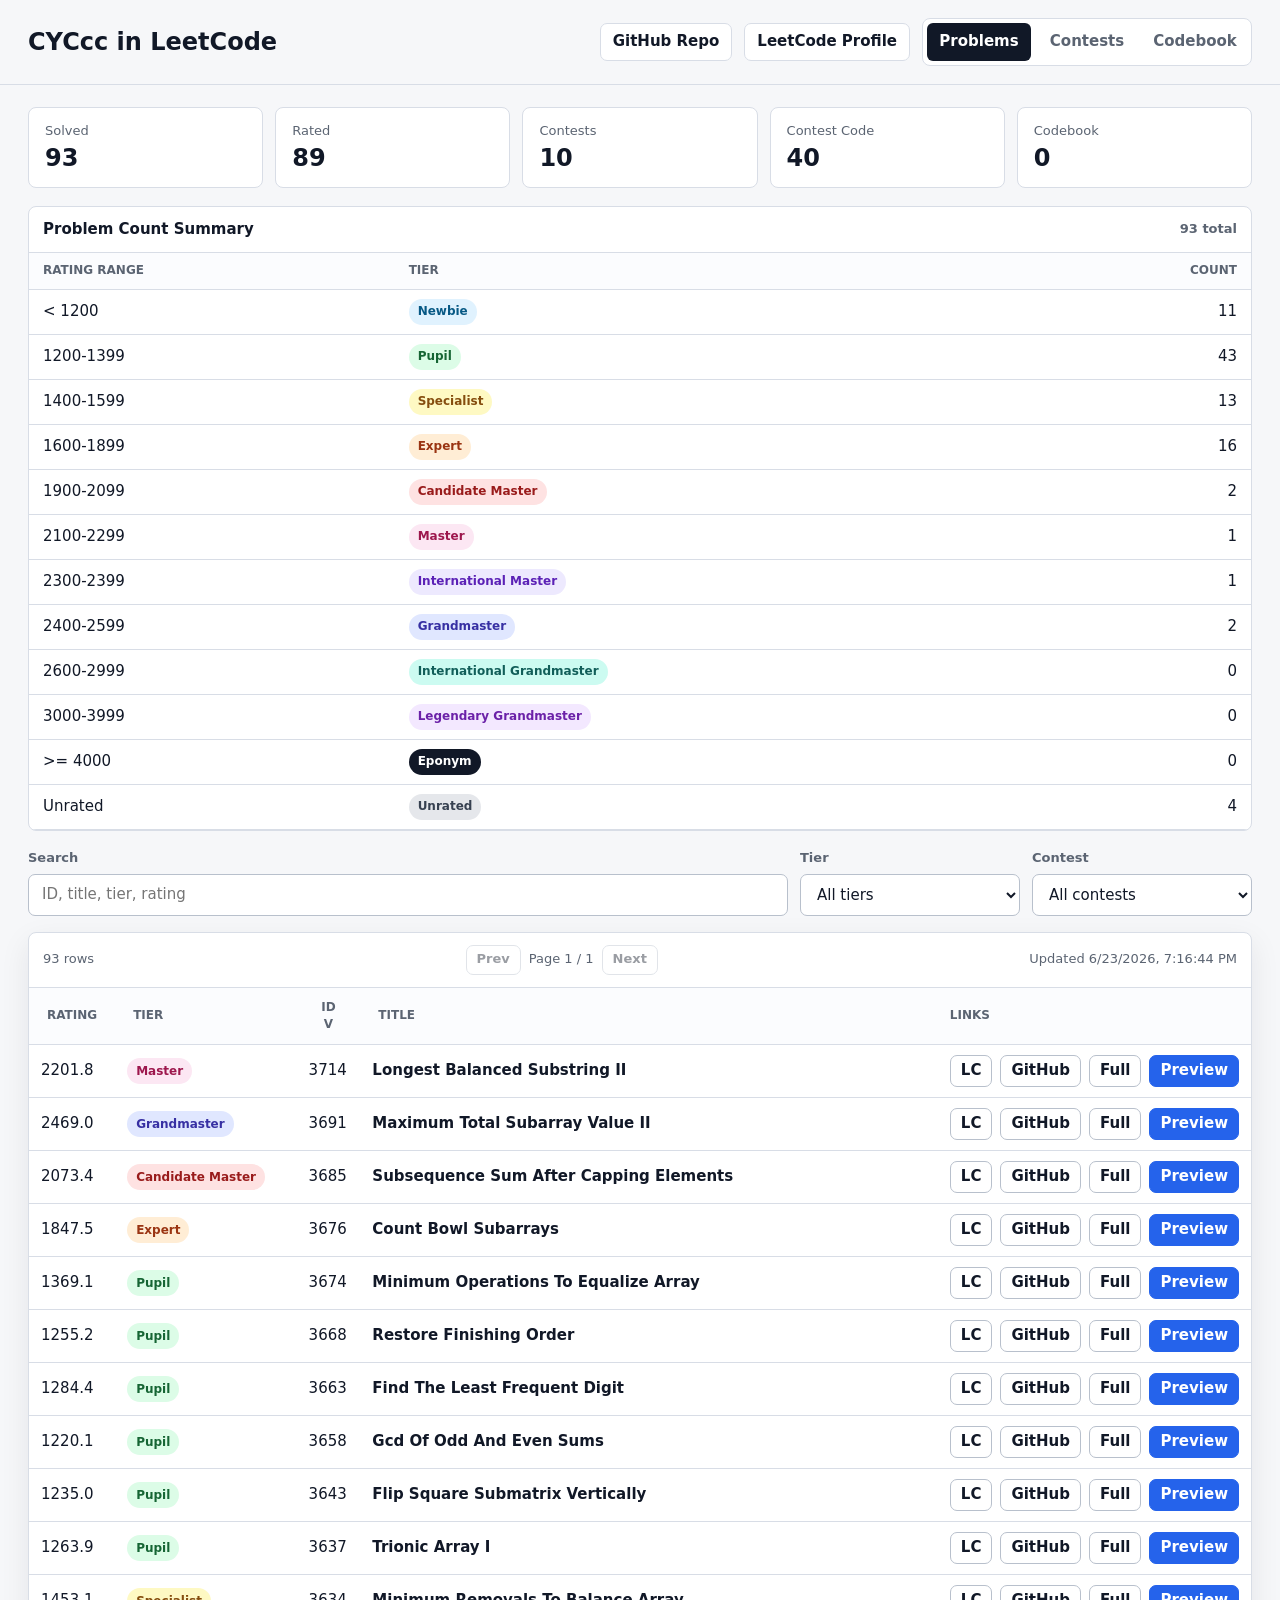
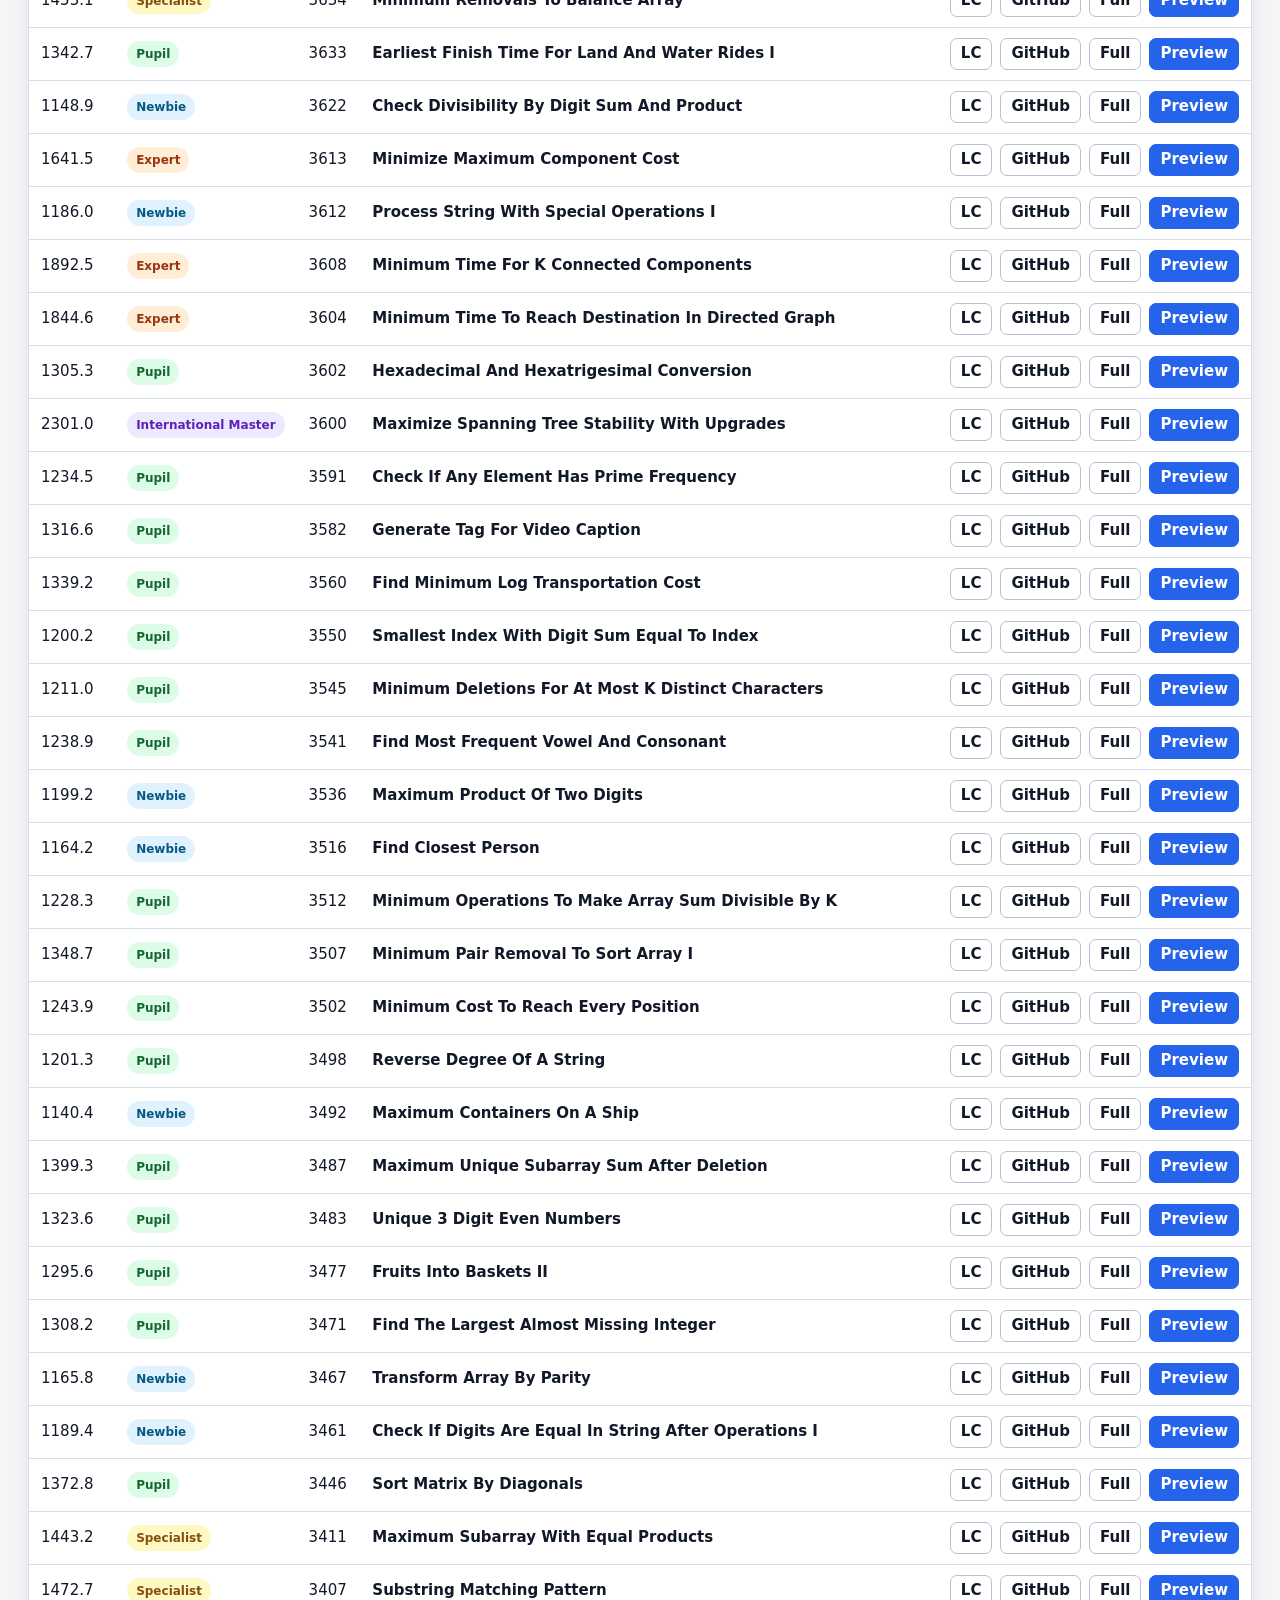
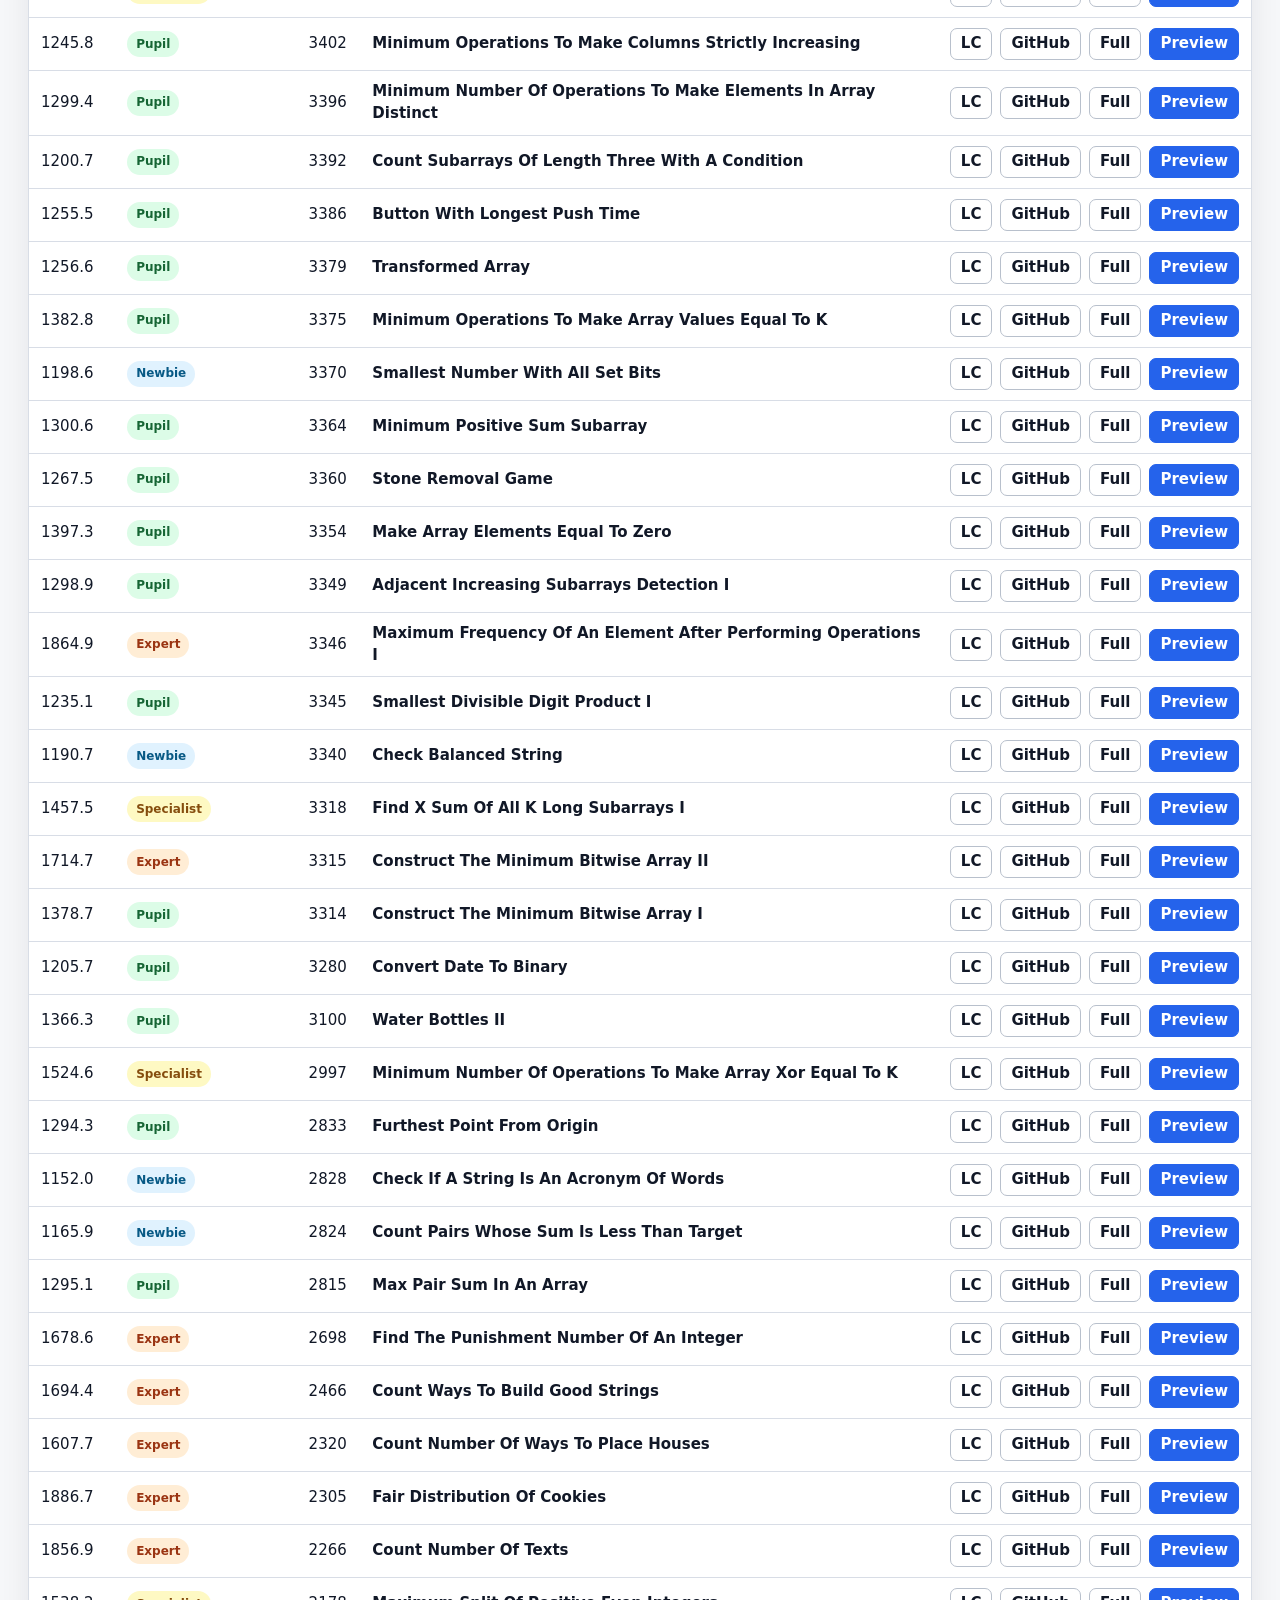
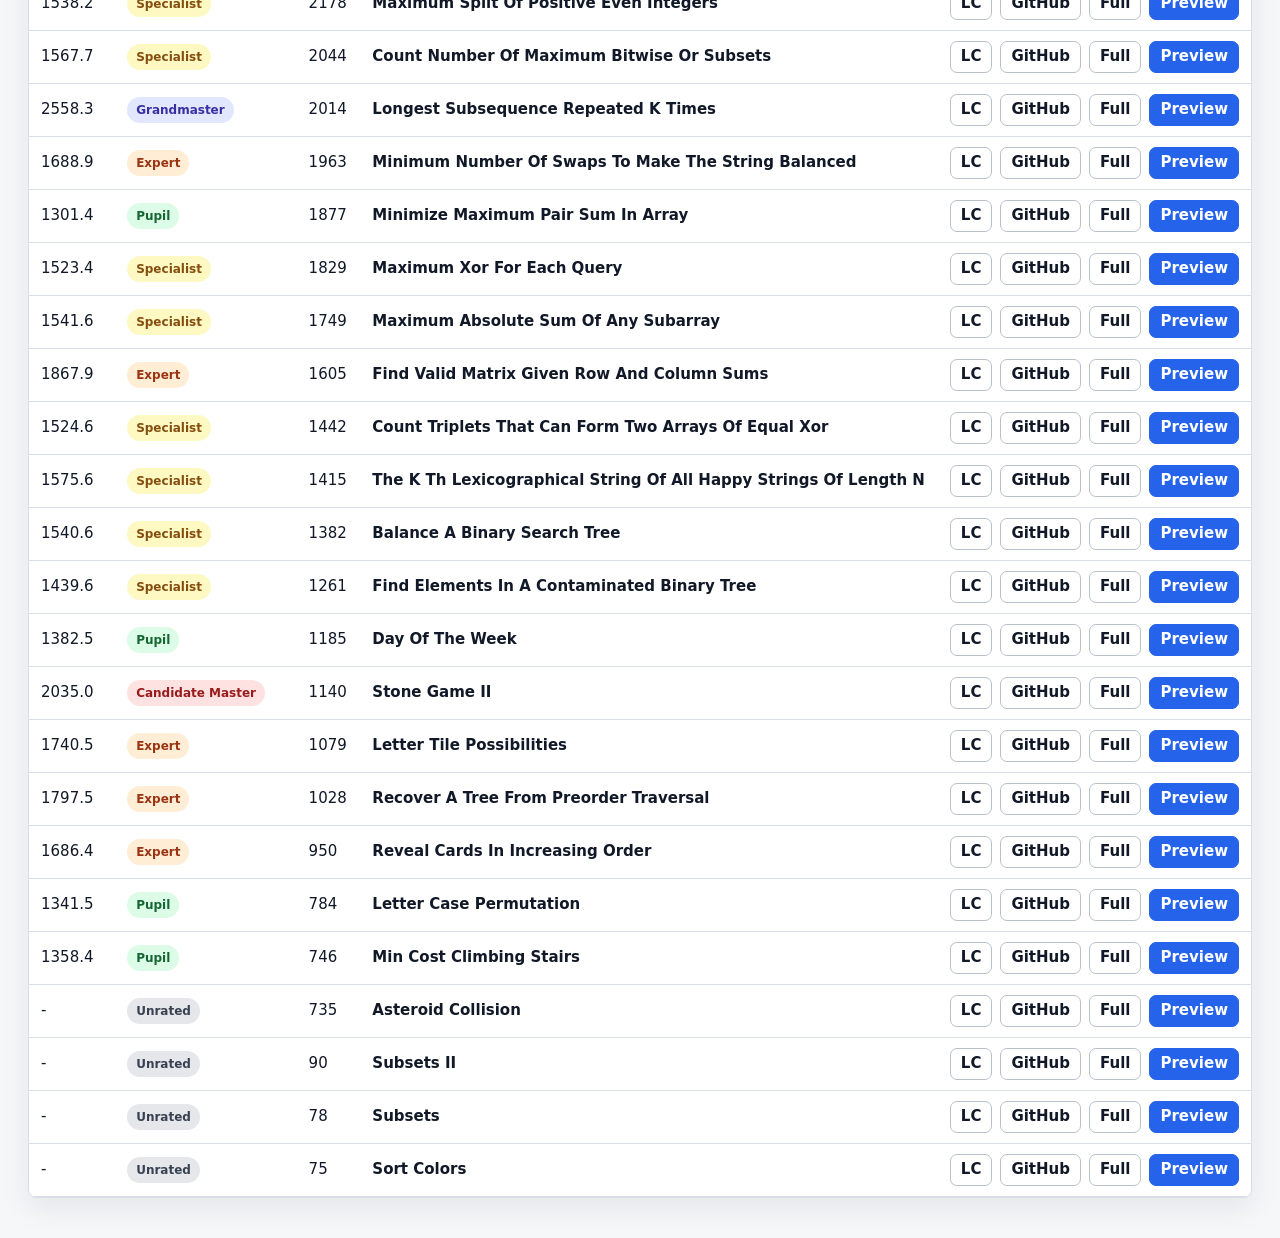
==== commit b766ce6b: "Add site summary and codebook views" ====
--- a/docs/index.html
+++ b/docs/index.html
@@ -17,6 +17,7 @@
         <nav class="tabs" aria-label="Views">
           <button class="tab is-active" type="button" data-view="problems">Problems</button>
           <button class="tab" type="button" data-view="contests">Contests</button>
+          <button class="tab" type="button" data-view="codebook">Codebook</button>
         </nav>
       </div>
     </header>
@@ -38,6 +39,29 @@
         <div class="stat">
           <span class="stat-label">Contest Code</span>
           <strong id="stat-contest-code">0</strong>
+        </div>
+        <div class="stat">
+          <span class="stat-label">Codebook</span>
+          <strong id="stat-codebook">0</strong>
+        </div>
+      </section>
+
+      <section class="summary-panel" aria-label="Problem count summary">
+        <div class="summary-heading">
+          <h2>Problem Count Summary</h2>
+          <span id="summary-total">0 total</span>
+        </div>
+        <div class="summary-scroll">
+          <table class="summary-table">
+            <thead>
+              <tr>
+                <th>Rating Range</th>
+                <th>Tier</th>
+                <th>Count</th>
+              </tr>
+            </thead>
+            <tbody id="summary-body"></tbody>
+          </table>
         </div>
       </section>
 
--- a/docs/assets/styles.css
+++ b/docs/assets/styles.css
@@ -136,7 +136,7 @@
 
 .stats {
   display: grid;
-  grid-template-columns: repeat(4, minmax(140px, 1fr));
+  grid-template-columns: repeat(auto-fit, minmax(140px, 1fr));
   gap: 12px;
   margin-bottom: 18px;
 }
@@ -159,6 +159,55 @@
 .stat strong {
   font-size: 24px;
   line-height: 1.1;
+}
+
+.summary-panel {
+  overflow: hidden;
+  margin-bottom: 18px;
+  border: 1px solid var(--line);
+  border-radius: 8px;
+  background: var(--panel);
+}
+
+.summary-heading {
+  display: flex;
+  align-items: center;
+  justify-content: space-between;
+  gap: 16px;
+  padding: 12px 14px;
+  border-bottom: 1px solid var(--line);
+}
+
+.summary-heading h2 {
+  margin: 0;
+  font-size: 15px;
+  font-weight: 760;
+  letter-spacing: 0;
+}
+
+.summary-heading span {
+  color: var(--muted);
+  font-size: 13px;
+  font-weight: 680;
+}
+
+.summary-scroll {
+  overflow: auto;
+}
+
+.summary-table {
+  min-width: 560px;
+  box-shadow: none;
+}
+
+.summary-table th,
+.summary-table td {
+  padding: 9px 14px;
+}
+
+.summary-table th:last-child,
+.summary-table td:last-child {
+  text-align: right;
 }
 
 .controls {
@@ -328,6 +377,11 @@
 .pill.high {
   background: #fff7ed;
   color: var(--amber);
+}
+
+.codebook-pill {
+  background: #ecfeff;
+  color: #155e75;
 }
 
 .tier-0000-1199-newbie {
